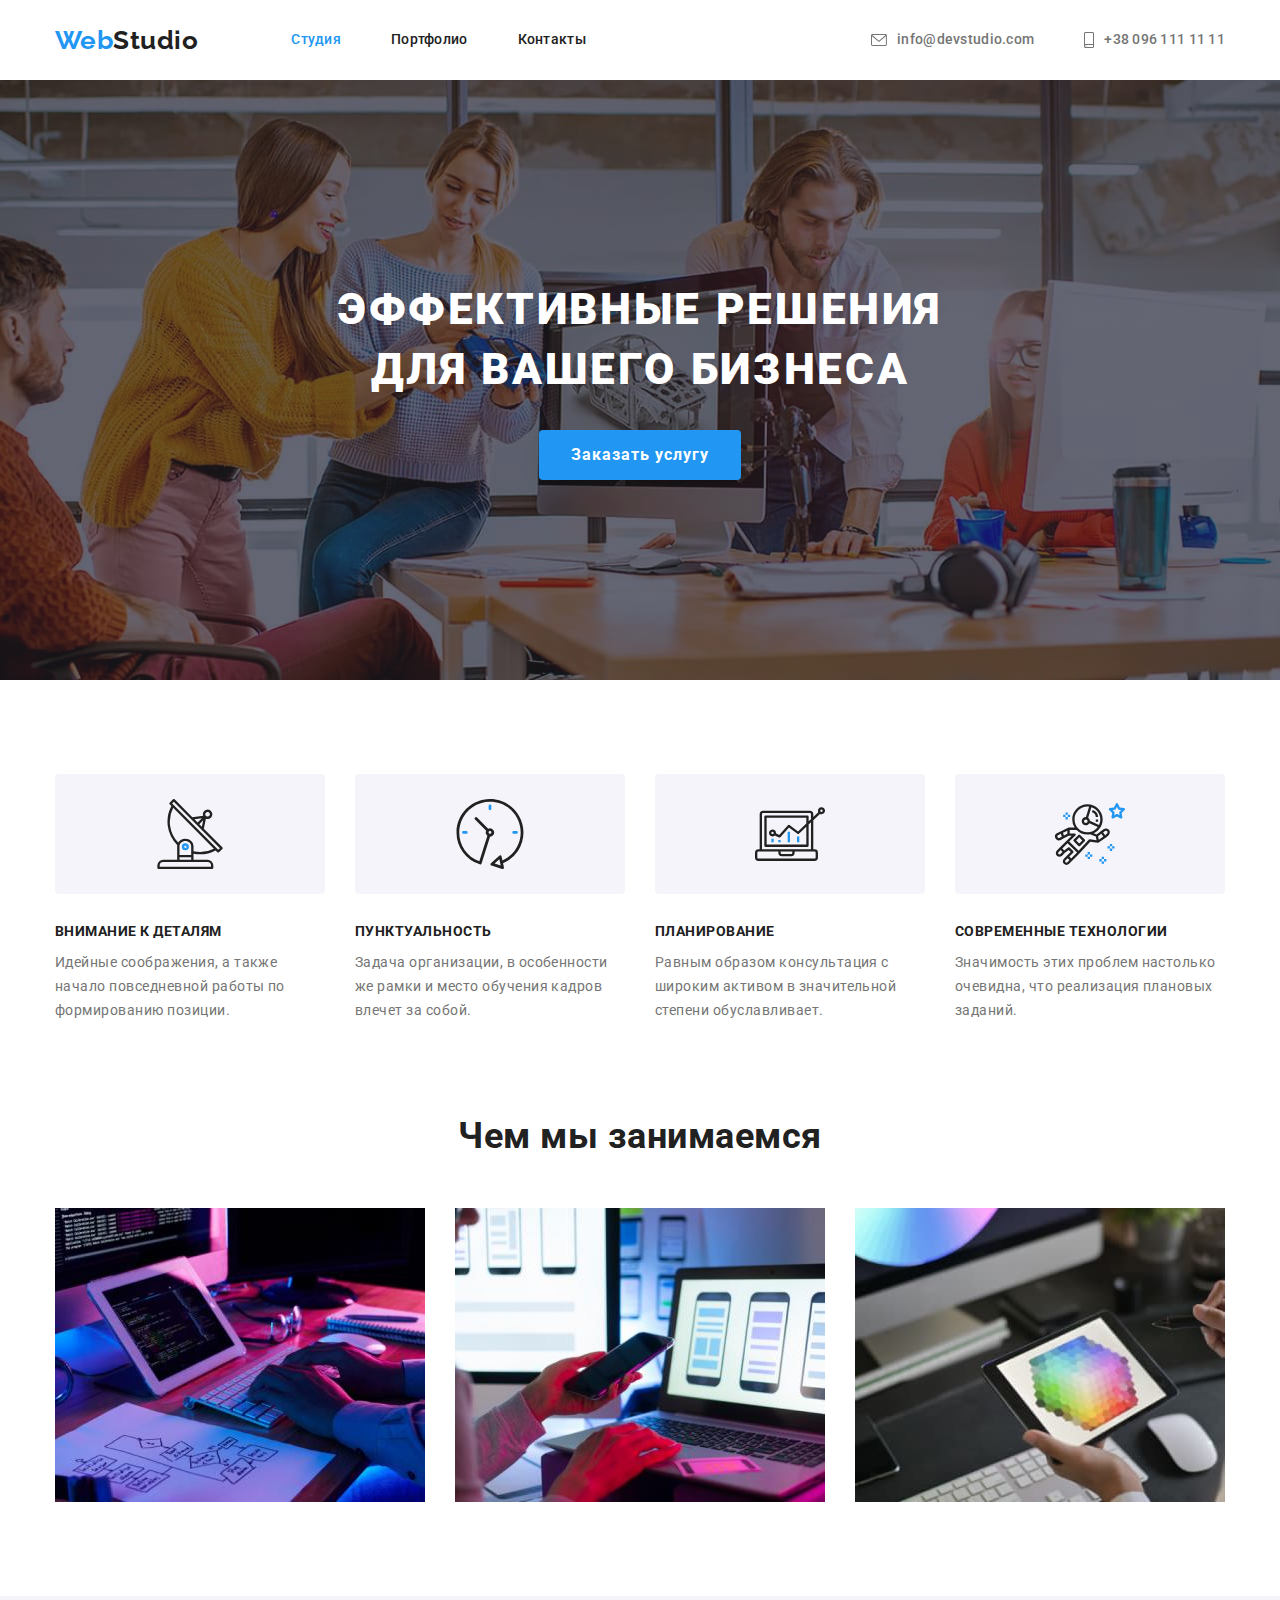
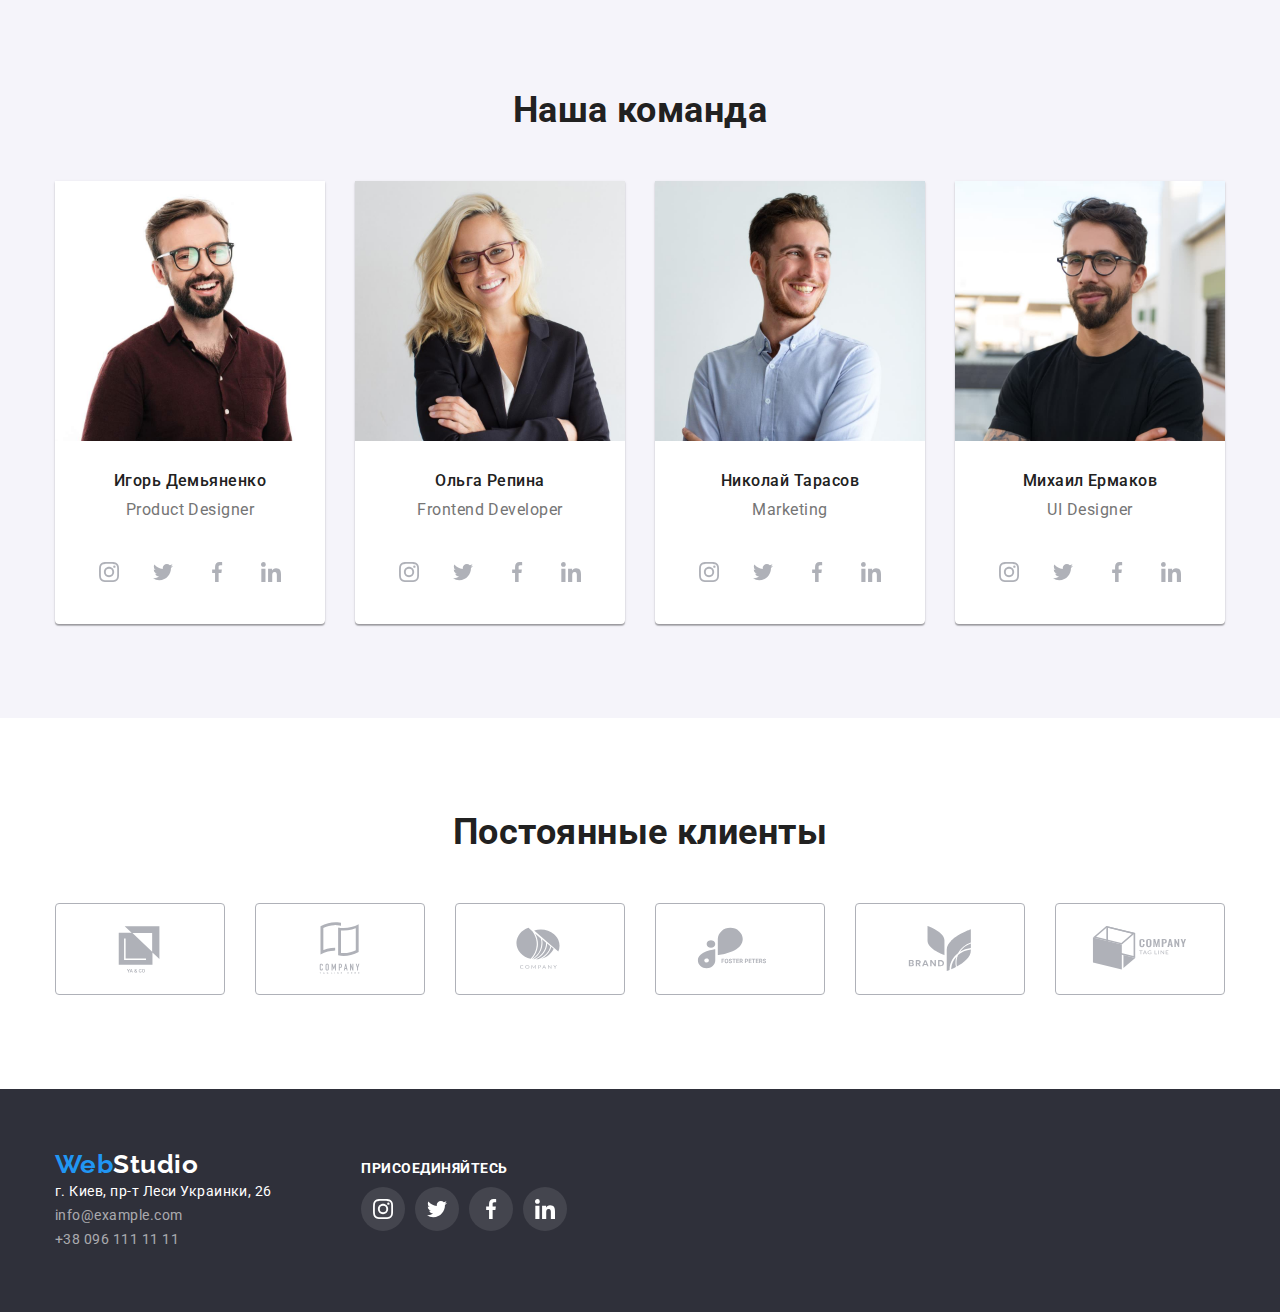
==== index.html @ 29ba4d79 "Склонував файли попередньої роботи" ====
<!DOCTYPE html>
<html lang="ru">

<head>
  <meta charset="UTF-8" />
  <meta http-equiv="X-UA-Compatible" content="IE=edge" />
  <meta name="viewport" content="width=device-width, initial-scale=1.0" />
  <title>WebStudio</title>
  <link href="https://fonts.googleapis.com/css2?family=Raleway:wght@700&family=Roboto:wght@400;500;700;900&display=swap"
    rel="stylesheet" />
  <link rel="stylesheet" href="./css/styles.css" />
</head>

<body>
  <header class="header">
    <div class="container">
      <nav class="nav">
        <a href="./index.html" class="logo">
          <span class="fs-logo">Web</span>Studio
        </a>
        <ul class="nav-list">
          <li><a href="./index.html" class="nav-point current">Студия</a></li>
          <li>
            <a href="./portfolio.html" class="nav-point">Портфолио</a>
          </li>
          <li>
            <a href="#contacts" class="nav-point">Контакты</a>
          </li>
        </ul>
      </nav>
      <ul class="contact-list">
        <li>
          <a href="mailto:info@devstudio.com" class="email">
            <div class="envelope">
              <svg class="card-icon" width="16" height="12">
                <use href="./images/sprite.svg#envelope"></use>
              </svg>
            </div>
            info@devstudio.com
          </a>
        </li>
        <li>
          <a href="tel:+380961111111" class="tel">
            <div class="smartphone">
              <svg class="card-icon" width="10" height="16">
                <use href="./images/sprite.svg#smartphone"></use>
              </svg>
            </div>
            +38 096 111 11 11
          </a>
        </li>
      </ul>
    </div>
  </header>

  <!-- Контент главной страницы-->
  <main class="main-content">
    <!--  Шапка -->
    <section class="main-block section">
      <h1 class="main-title">
        ЭФФЕКТИВНЫЕ РЕШЕНИЯ <br />
        ДЛЯ ВАШЕГО БИЗНЕСА
      </h1>
      <button type="button" class="main-btn">Заказать услугу</button>
    </section>

    <!-- Преимущества-->
    <section class="section benefits">
      <div class="container">
        <h2 class="section-title hidden">Преимущества</h2>
        <ul class="section-list">
          <li class="card antenna">
            <div class="card-before antenna">
              <svg class="card-icon" width="70" height="70">
                <use href="./images/sprite.svg#antenna"></use>
              </svg>
            </div>
            <h3 class="section-point">ВНИМАНИЕ К ДЕТАЛЯМ</h3>
            <p class="section-descr">
              Идейные соображения, а также начало повседневной работы по
              формированию позиции.
            </p>
          </li>
          <li class="card clock">
            <div class="card-before clock">
              <svg class="card-icon" width="70" height="70">
                <use href="./images/sprite.svg#clock"></use>
              </svg>
            </div>
            <h3 class="section-point">ПУНКТУАЛЬНОСТЬ</h3>
            <p class="section-descr">
              Задача организации, в особенности же рамки и место обучения кадров
              влечет за собой.
            </p>
          </li>
          <li class="card icon-diagram">
            <div class="card-before diagram">
              <svg class="card-icon" width="70" height="70">
                <use href="./images/sprite.svg#diagram"></use>
              </svg>
            </div>
            <h3 class="section-point">ПЛАНИРОВАНИЕ</h3>
            <p class="section-descr">
              Равным образом консультация с широким активом в значительной
              степени обуславливает.
            </p>
          </li>
          <li class="card icon-astronaut">
            <div class="card-before astronaut">
              <svg class="card-icon" width="70" height="70">
                <use href="./images/sprite.svg#astronaut"></use>
              </svg>
            </div>
            <h3 class="section-point">СОВРЕМЕННЫЕ ТЕХНОЛОГИИ</h3>
            <p class="section-descr">
              Значимость этих проблем настолько очевидна, что реализация
              плановых заданий.
            </p>
          </li>
        </ul>
      </div>

    </section>

    <!-- Чем мы занимаемся -->
    <section class="section what-we-do">
      <div class="container">
        <h2 class="section-title">Чем мы занимаемся</h2>
        <ul class="section-list">
          <li>
            <img src="./images/box1.jpg" alt="Пример рабочего места 1" width="370" height="294" />
          </li>
          <li>
            <img src="./images/box2.jpg" alt="Пример рабочего места 2" width="370" height="294" />
          </li>
          <li>
            <img src="./images/box3.jpg" alt="Пример рабочего места 3" width="370" height="294" />
          </li>
        </ul>
      </div>

    </section>

    <!-- Наша команда -->
    <section class="section our-team">
      <div class="container">
        <h2 class="section-title">Наша команда</h2>
        <div class="section-block">
          <ul class="section-list cards">
            <li class="card">
              <img src="./images/igor.jpg" alt="Игорь Демьяненко" width="270" height="260" />
              <h3 class="card-title">Игорь Демьяненко</h3>
              <p class="card-descr">Product Designer</p>
              <ul class="card-links">
                <li class="instagram">
                  <a href="">
                    <svg class="card-icon" width="20" height="20">
                      <use href="./images/sprite.svg#instagram"></use>
                    </svg>
                  </a>
                </li>
                <li class="twitter">
                  <a href="">
                    <svg class="card-icon" width="20" height="20">
                      <use href="./images/sprite.svg#twitter"></use>
                    </svg>
                  </a>
                </li>
                <li class="facebook">
                  <a href="">
                    <svg class="card-icon" width="20" height="20">
                      <use href="./images/sprite.svg#facebook"></use>
                    </svg>
                  </a>
                </li>
                <li class="linkedin">
                  <a href="">
                    <svg class="card-icon" width="20" height="20">
                      <use href="./images/sprite.svg#linkedin"></use>
                    </svg>
                  </a>
                </li>
              </ul>
            </li>
            <li class="card">
              <img src="./images/olga.jpg" alt="Ольга Репина" width="270" height="260" />
              <h3 class="card-title">Ольга Репина</h3>
              <p class="card-descr">Frontend Developer</p>
              <ul class="card-links">
                <li class="instagram">
                  <a href="">
                    <svg class="card-icon" width="20" height="20">
                      <use href="./images/sprite.svg#instagram"></use>
                    </svg>
                  </a>
                </li>
                <li class="twitter">
                  <a href="">
                    <svg class="card-icon" width="20" height="20">
                      <use href="./images/sprite.svg#twitter"></use>
                    </svg>
                  </a>
                </li>
                <li class="facebook">
                  <a href="">
                    <svg class="card-icon" width="20" height="20">
                      <use href="./images/sprite.svg#facebook"></use>
                    </svg>
                  </a>
                </li>
                <li class="linkedin">
                  <a href="">
                    <svg class="card-icon" width="20" height="20">
                      <use href="./images/sprite.svg#linkedin"></use>
                    </svg>
                  </a>
                </li>
              </ul>
            </li>
            <li class="card">
              <img src="./images/nikolai.jpg" alt="Николай Тарасов" width="270" height="260" />
              <h3 class="card-title">Николай Тарасов</h3>
              <p class="card-descr">Marketing</p>
              <ul class="card-links">
                <li class="instagram">
                  <a href="">
                    <svg class="card-icon" width="20" height="20">
                      <use href="./images/sprite.svg#instagram"></use>
                    </svg>
                  </a>
                </li>
                <li class="twitter">
                  <a href="">
                    <svg class="card-icon" width="20" height="20">
                      <use href="./images/sprite.svg#twitter"></use>
                    </svg>
                  </a>
                </li>
                <li class="facebook">
                  <a href="">
                    <svg class="card-icon" width="20" height="20">
                      <use href="./images/sprite.svg#facebook"></use>
                    </svg>
                  </a>
                </li>
                <li class="linkedin">
                  <a href="">
                    <svg class="card-icon" width="20" height="20">
                      <use href="./images/sprite.svg#linkedin"></use>
                    </svg>
                  </a>
                </li>
              </ul>
            </li>
            <li class="card">
              <img src="./images/misha.jpg" alt="Михаил Ермаков" width="270" height="260" />
              <h3 class="card-title">Михаил Ермаков</h3>
              <p class="card-descr">UI Designer</p>
              <ul class="card-links">
                <li class="instagram">
                  <a href="">
                    <svg class="card-icon" width="20" height="20">
                      <use href="./images/sprite.svg#instagram"></use>
                    </svg>
                  </a>
                </li>
                <li class="twitter">
                  <a href="">
                    <svg class="card-icon" width="20" height="20">
                      <use href="./images/sprite.svg#twitter"></use>
                    </svg>
                  </a>
                </li>
                <li class="facebook">
                  <a href="">
                    <svg class="card-icon" width="20" height="20">
                      <use href="./images/sprite.svg#facebook"></use>
                    </svg>
                  </a>
                </li>
                <li class="linkedin">
                  <a href="">
                    <svg class="card-icon" width="20" height="20">
                      <use href="./images/sprite.svg#linkedin"></use>
                    </svg>
                  </a>
                </li>
              </ul>
            </li>
          </ul>
        </div>
      </div>

    </section>

    <!-- Постоянные клиенты -->

    <section class="section сlients">
      <div class="container">
        <h2 class="section-title">Постоянные клиенты</h2>
        <ul class="clients-list">
          <li>
            <a href="">
              <svg class="icon" width="106" height="60">
                <use href="./images/sprite.svg#client1"></use>
              </svg>
            </a>
          </li>
          <li>
            <a href="">
              <svg class="icon" width="106" height="60">
                <use href="./images/sprite.svg#client2"></use>
              </svg>
            </a>
          </li>
          <li>
            <a href="">
              <svg class="icon" width="106" height="60">
                <use href="./images/sprite.svg#client3"></use>
              </svg>
            </a>
          </li>
          <li>
            <a href="">
              <svg class="icon" width="106" height="60">
                <use href="./images/sprite.svg#client4"></use>
              </svg>
            </a>
          </li>
          <li>
            <a href="">
              <svg class="icon" width="106" height="60">
                <use href="./images/sprite.svg#client5"></use>
              </svg>
            </a>
          </li>
          <li>
            <a href="">
              <svg class="icon" width="106" height="60">
                <use href="./images/sprite.svg#client6"></use>
              </svg>
            </a>
          </li>
        </ul>
      </div>
    
    </section>
  </main>

  <!--  Подвал   -->
  <footer>
    <div class="container">
      <div class="main-footer">
        <a href="./index.html" class="logo">
          <span class="fs-logo">Web</span>Studio
        </a>
        <ul class="footer-list">
          <li>
            <address>г. Киев, пр-т Леси Украинки, 26</address>
          </li>
          <li>
            <a href="mailto:info@example.com" class="footer-email">info@example.com</a>
          </li>
          <li>
            <a href="tel:+380991111111" class="footer-tel">+38 096 111 11 11</a>
          </li>
        </ul>
      </div>
      <div class="social-footer">
        <h3 class="section-point">Присоединяйтесь</h3>
        <ul class="social-links">
          <li class="instagram">
            <a href="">
              <svg class="card-icon" width="20" height="20">
                <use href="./images/sprite.svg#instagram"></use>
              </svg>
            </a>
          </li>
          <li class="twitter">
            <a href="">
              <svg class="card-icon" width="20" height="20">
                <use href="./images/sprite.svg#twitter"></use>
              </svg>
            </a>
          </li>
          <li class="facebook">
            <a href="">
              <svg class="card-icon" width="20" height="20">
                <use href="./images/sprite.svg#facebook"></use>
              </svg>
            </a>
          </li>
          <li class="linkedin">
            <a href="">
              <svg class="card-icon" width="20" height="20">
                <use href="./images/sprite.svg#linkedin"></use>
              </svg>
            </a>
          </li>
        </ul>
      </div>
    </div>
  </footer>
</body>

</html>
---- css/styles.css ----
/* 
главный цвет фона, белый цвет #FFFFFF 
главный цвет текста #757575
заглавный цвет текста #212121
вторичный цвет фона #F5F4FA
цвет акцента #2196F3
цвет футера, черный цвет #000000 */

/* Глобальные переменные */
:root {
  --primary-white-color: #ffffff;
  --primary-text-color: #757575;
  --title-text-color: #212121;
  --secondary-bg-color: #f5f4fa;
  --accent-color: #2196f3;
  --footer-bg-color: #2f303a;
  --secondary-accent-color: #188ce8;
  --icon-color: #AFB1B8;
}

/* Reset */
html {
  box-sizing: border-box;
}

*,
*::before,
*::after {
  box-sizing: inherit;
}
h1,
h2,
h3,
h4,
h5,
h6,
p,
ul {
  margin: 0;
  padding: 0;
  background-color: transparent;
}

a,
a:hover,
a:focus {
  text-decoration: none;
}

ul {
  list-style-type: none;
}

button {
  border: none;
  font-family: inherit;
}
img {
  display: block;
}

/* Глобальное оформление */
body {
  background-color: var(--primary-white-color);
  color: var(--primary-text-color);

  font-family: Roboto, sans-serif;
  font-style: normal;
  font-weight: normal;
  letter-spacing: 0.03em;
  margin: 0;
}

.hidden {
  position: absolute;
  clip: rect(0 0 0 0);
  width: 1px;
  height: 1px;
  margin: -1px;
}
/* Геометрия */
.container {
  width: 1200px;
  padding: 0 15px;
  margin: 0 auto;
}

.section {
  padding: 94px 0;
  margin: 0 auto;
}

/* header */
.header > .container {
  width: 1200px;
  padding: 0 15px;
  margin: 0 auto;
}
.logo {
  font-family: Raleway, sans-serif;

  color: var(--title-text-color);
  font-weight: bold;
  font-size: 26px;
  line-height: 1.19;
}

.logo > .fs-logo {
  color: var(--accent-color);
}

.nav-list a {
  color: var(--title-text-color);

  font-weight: 500;
  font-size: 14px;
  line-height: 1.14;
  letter-spacing: 0.02em;
}

.logo {
  margin-right: 93px;
}
.nav-list a {
  display: block;
  padding-top: 32px;
  padding-bottom: 32px;
}
.nav-list li:not(:last-child) {
  margin-right: 50px;
}
.nav-list a:hover,
.nav-list a:focus {
  color: var(--accent-color);
}

.nav-point.current {
  color: var(--accent-color);
}

.nav-item {
  display: inline-flex;
  text-align: center;
}

.header > .container {
  display: flex;
  justify-content: space-between;
}
.nav {
  display: flex;
  align-items: center;
}
.nav > .nav-list {
  display: flex;
}
.contact-list {
  display: flex;
}

.contact-list a {
  color: inherit;

  font-weight: 500;
  font-size: 14px;
  line-height: 1.14;
  letter-spacing: 0.02em;
  display: block;
  padding-top: 32px;
  padding-bottom: 32px;
}

.contact-list .email,
.contact-list .tel {
  display: flex;
  flex-wrap: wrap;
}

.contact-list .email {
  margin-right: 50px;
}

.envelope,
.smartphone {
    display: flex;
    margin-right: 10px;
    align-items: center;
}

.contact-list .card-icon {
  fill: currentColor;
}

.contact-list a:hover,
.contact-list a:focus {
  color: var(--accent-color);
}

/* Main studio */
/* Hero */
.main-block {
  background-image: linear-gradient(
    to right,
    rgba(47, 48, 58, 0.4),
    rgba(47, 48, 58, 0.4)
  ),
  url(../images/hero-img.jpg);
  background-color: #C4C4C4;
  max-width: 1600px;
  height: 600px;
  background-repeat: no-repeat;
  background-position: center;
  margin-left: auto;
  margin-right: auto;

  text-align: center;
  padding: 200px 0;
}
.main-title {
  color: var(--primary-white-color);

  font-weight: 900;
  font-size: 44px;
  line-height: 1.36;
  text-align: center;
  letter-spacing: 0.06em;
  text-transform: uppercase;
  margin-bottom: 30px;
}

.main-btn {
  color: var(--primary-white-color);
  background-color: var(--accent-color);

  font-weight: 700;
  font-size: 16px;
  line-height: 1.875;
  align-items: center;
  text-align: center;
  letter-spacing: 0.06em;

  min-width: 200px;
  height: 50px;
  cursor: pointer;
  border-radius: 4px;
  box-shadow: 0px 4px 4px rgba(0, 0, 0, 0.15);
  padding: 10px 32px;
}

.main-btn:focus,
.main-btn:hover {
  background-color: var(--secondary-accent-color);
  box-shadow: 0px 4px 4px rgba(0, 0, 0, 0.15);
  border-radius: 4px;
}

/* Benefits */
.section-title {
  color: var(--title-text-color);

  font-weight: bold;
  font-size: 36px;
  line-height: 1.16;
  text-align: center;
  margin-bottom: 50px;
}

.benefits .section-list {
  display: flex;
}

.benefits .card {
  width: 270px;
}

.benefits .card:not(:last-child) {
  margin-right: 30px;
}

.card-before {
  width: 270px;
  height: 120px;
  padding: 25px 100px;
  margin-bottom: 30px;
  border-radius: 4px;
  background-color: #F5F4FA;

}

.section-point {
  color: var(--title-text-color);

  font-weight: bold;
  font-size: 14px;
  line-height: 1.14;
  text-transform: uppercase;
  margin-bottom: 10px;
}

.section-descr {
  font-size: 14px;
  line-height: 24px;
}

/* What we do */
.what-we-do.section {
  padding: 0 0 94px 0;
  margin: 0 auto;
}

.what-we-do .section-list {
  display: flex;
  justify-content: space-between;
}

/* Our team */
.section.our-team {
  background-color: var(--secondary-bg-color);
}

.section-list.cards {
  display: flex;
  justify-content: space-between;
}

.section-list.cards > .card {
  background-color: var(--primary-white-color);

  width: 270px;
  box-shadow: 0px 1px 3px rgba(0, 0, 0, 0.12), 0px 1px 1px rgba(0, 0, 0, 0.14),
    0px 2px 1px rgba(0, 0, 0, 0.2);
  border-radius: 0px 0px 4px 4px;
}

.card-title {
  color: var(--title-text-color);

  font-weight: 500;
  font-size: 16px;
  line-height: 1.19;
  text-align: center;
  margin-top: 30px;
  margin-bottom: 10px;
}

.card-descr {
  font-size: 16px;
  line-height: 1.19;
  text-align: center;
  margin-bottom: 30px;
}

.card-links {
  display: flex;
  width: 206px;
  justify-content: space-between;
  margin-right: auto;
  margin-left: auto;
  margin-bottom: 30px;
}

.card-links a {
  display: flex;
  width: 44px;
  height: 44px;
  border-radius: 50%;
  align-items: center;
  justify-content: center;
  fill: var(--icon-color);
}

.card-links a:hover,
.card-links a:focus {
  background-color: var(--accent-color);
  fill: var(--primary-white-color);
}

/* Clients */

.clients-list {
  display: flex;
  justify-content: space-between;
  align-items: center;
}

.clients-list a {
  display: flex;
  justify-content: center;
  align-items: center;
  width: 170px;
  height: 92px;
  border: 1px solid var(--icon-color);
  border-radius: 4px;
  fill: var(--icon-color);
}

.clients-list a:hover,
.clients-list a:focus {
  fill: var(--accent-color);
  border-color: var(--accent-color);
}

/* main portfolio */
/* Button block */
.pf-section {
  padding-top: 93px;
  padding-bottom: 95px;
  margin: 0 auto;
  border-top-width: 1px;
  border-top-style: solid;
  border-top-color: #ececec;
}

.btn-list {
  display: flex;
  justify-content: space-between;
  width: 611px;
  height: 54px;
  padding: 0;
  margin-bottom: 34px;
}

.btn-list .btn {
  color: var(--title-text-color);
  background-color: var(--secondary-bg-color);
  box-shadow: 0px 3px 1px rgba(0, 0, 0, 0.1), 0px 1px 2px rgba(0, 0, 0, 0.08),
    0px 2px 2px rgba(0, 0, 0, 0.12);
  border-radius: 4px;

  font-weight: 500;
  font-size: 16px;
  line-height: 1.62;
  text-align: center;
  padding: 6px 22px;

  cursor: pointer;
}

.btn-list .btn:hover,
.btn-list .btn:focus {
  background-color: var(--accent-color);
  color: var(--primary-white-color);

  font-weight: 500;
  font-size: 16px;
  line-height: 1.62;
  text-align: center;
}

/* Cards block */
.pf-card {
  box-sizing: border-box;
  width: 370px;
}
.pf-card a:hover,
.pf-card a:focus {
  display: block;
  box-shadow: 0px 1px 1px rgba(0, 0, 0, 0.12), 0px 4px 4px rgba(0, 0, 0, 0.06),
    1px 4px 6px rgba(0, 0, 0, 0.16);
}
.pf-card:not(:nth-last-child(-n + 3)) {
  margin-bottom: 30px;
}
.pf-card:not(:nth-child(3n)) {
  margin-right: 30px;
}
.cards-list {
  display: flex;
  flex-wrap: wrap;
}

.pf-card .card-link {
  padding: 20px 24px;
  border: 1px solid #eeeeee;
  border-top-width: 0;
}

.pf-card .pf-card-title {
  color: var(--title-text-color);

  font-weight: bold;
  font-size: 18px;
  line-height: 2;
  letter-spacing: 0.06em;
  margin-bottom: 4px;
}

.pf-card-descr {
  color: var(--primary-text-color);

  font-size: 16px;
  line-height: 1.87;
}


/* Footer */

footer > .container {
  display: flex;
  width: 1200px;
  padding: 60px 15px;
  margin: 0 auto;
  
}
footer {
  background-color: var(--footer-bg-color);
}

footer .logo {
  color: var(--primary-white-color);
}
.footer-list address {
  color: var(--primary-white-color);
  font-style: normal;
  font-size: 14px;
  line-height: 1.71;
}

.footer-list a {
  color: rgba(255, 255, 255, 0.6);

  font-size: 14px;
  line-height: 1.71;
}

.footer-list a:hover,
.footer-list a:focus {
  color: var(--accent-color);
}

/* Footer social */

.social-footer {
  width: 206px;
  height: 80px;
  margin-top: 12px;
  margin-left: 70px;
}

.social-footer .section-point {
  color: var(--primary-white-color)
}

.social-links {
  display: flex;
  justify-content: space-between;
}

.social-links a {
  display: flex;
  width: 44px;
  height: 44px;
  border-radius: 50%;
  align-items: center;
  justify-content: center;
  fill: var(--primary-white-color);
  background-color: rgba(255, 255, 255, 0.1);
}

.social-links a:hover,
.social-links a:focus {
  background-color: var(--accent-color)
}
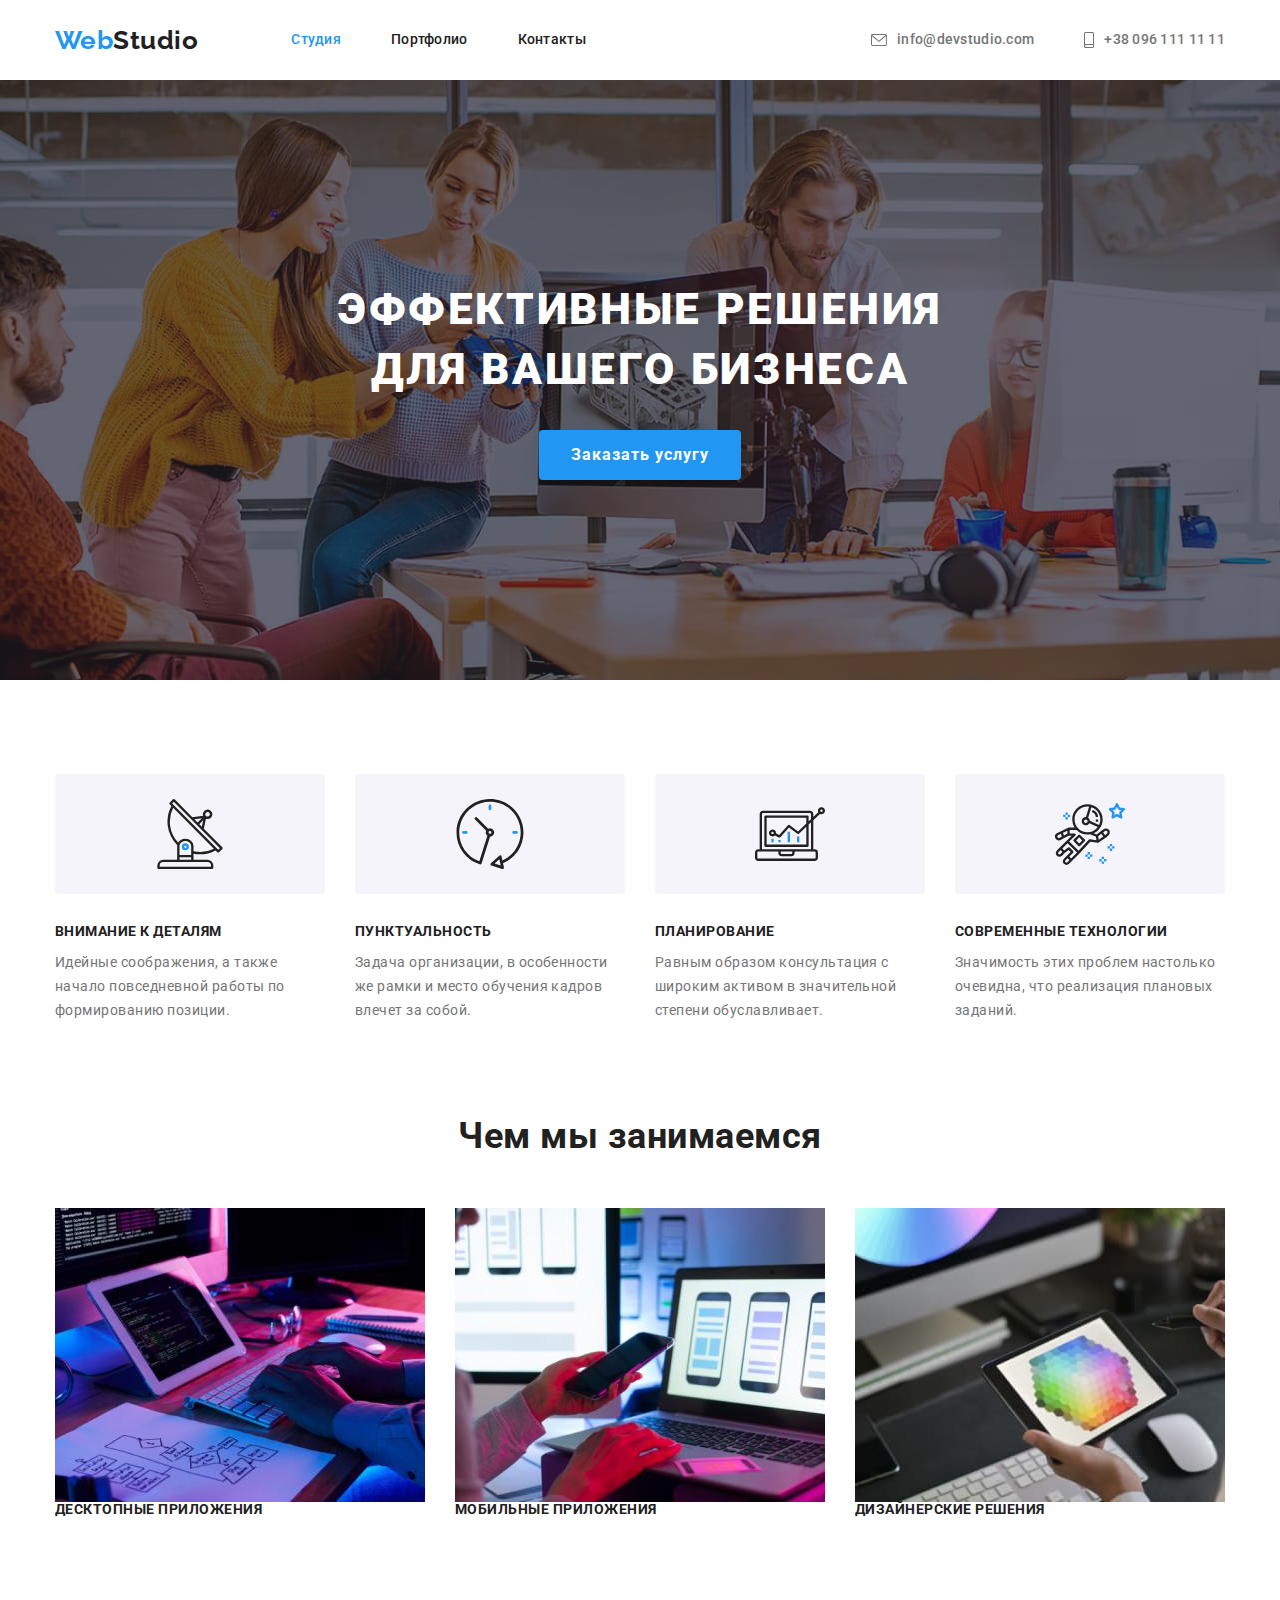
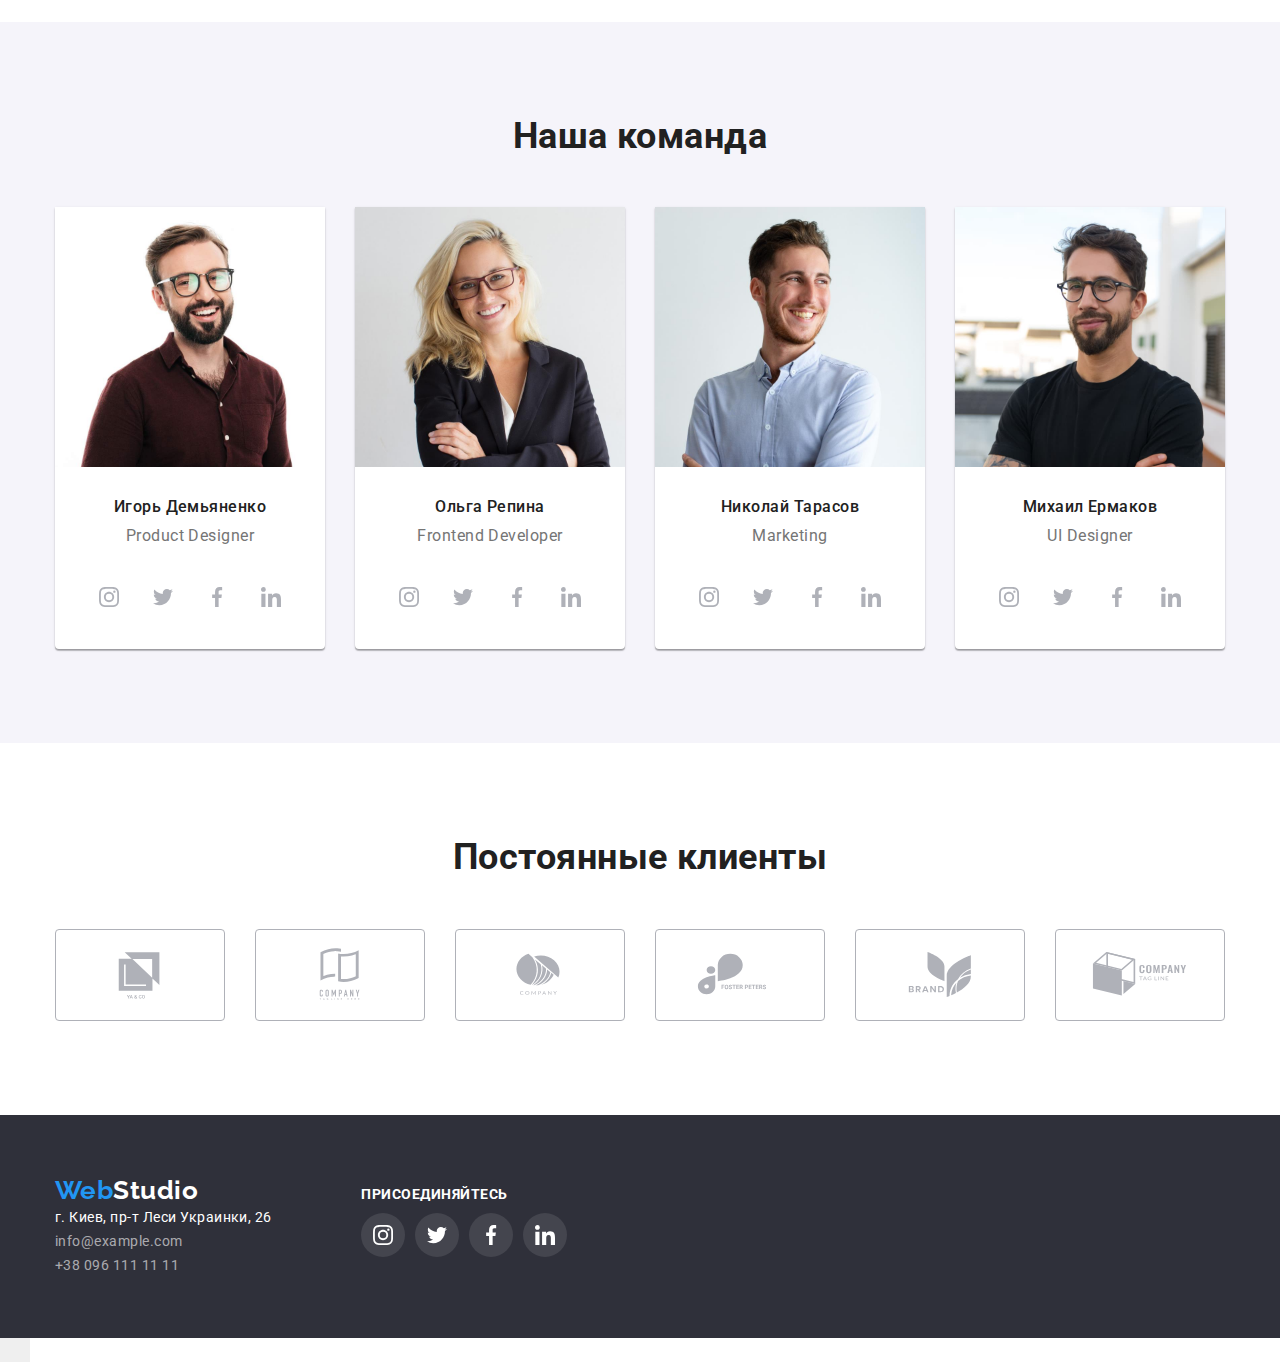
==== commit 0e101d06: "+ модалка в ХТМЛ" ====
--- a/index.html
+++ b/index.html
@@ -1,407 +1,463 @@
 <!DOCTYPE html>
 <html lang="ru">
-
-<head>
-  <meta charset="UTF-8" />
-  <meta http-equiv="X-UA-Compatible" content="IE=edge" />
-  <meta name="viewport" content="width=device-width, initial-scale=1.0" />
-  <title>WebStudio</title>
-  <link href="https://fonts.googleapis.com/css2?family=Raleway:wght@700&family=Roboto:wght@400;500;700;900&display=swap"
-    rel="stylesheet" />
-  <link rel="stylesheet" href="./css/styles.css" />
-</head>
-
-<body>
-  <header class="header">
-    <div class="container">
-      <nav class="nav">
-        <a href="./index.html" class="logo">
-          <span class="fs-logo">Web</span>Studio
-        </a>
-        <ul class="nav-list">
-          <li><a href="./index.html" class="nav-point current">Студия</a></li>
+  <head>
+    <meta charset="UTF-8" />
+    <meta http-equiv="X-UA-Compatible" content="IE=edge" />
+    <meta name="viewport" content="width=device-width, initial-scale=1.0" />
+    <title>WebStudio</title>
+    <link
+      rel="stylesheet"
+      href="https://cdnjs.cloudflare.com/ajax/libs/modern-normalize/1.1.0/modern-normalize.css"
+      integrity="sha512-Y0MM+V6ymRKN2zStTqzQ227DWhhp4Mzdo6gnlRnuaNCbc+YN/ZH0sBCLTM4M0oSy9c9VKiCvd4Jk44aCLrNS5Q=="
+      crossorigin="anonymous"
+      referrerpolicy="no-referrer"
+    />
+    <link
+      href="https://fonts.googleapis.com/css2?family=Raleway:wght@700&family=Roboto:wght@400;500;700;900&display=swap"
+      rel="stylesheet"
+    />
+    <link rel="stylesheet" href="./css/styles.css" />
+  </head>
+
+  <body>
+
+    <header class="header">
+      <div class="container">
+        <nav class="nav">
+          <a href="./index.html" class="logo">
+            <span class="fs-logo">Web</span>Studio
+          </a>
+          <ul class="nav-list">
+            <li><a href="./index.html" class="nav-point current">Студия</a></li>
+            <li>
+              <a href="./portfolio.html" class="nav-point">Портфолио</a>
+            </li>
+            <li>
+              <a href="#contacts" class="nav-point">Контакты</a>
+            </li>
+          </ul>
+        </nav>
+        <ul class="contact-list">
           <li>
-            <a href="./portfolio.html" class="nav-point">Портфолио</a>
-          </li>
-          <li>
-            <a href="#contacts" class="nav-point">Контакты</a>
-          </li>
-        </ul>
-      </nav>
-      <ul class="contact-list">
-        <li>
-          <a href="mailto:info@devstudio.com" class="email">
-            <div class="envelope">
-              <svg class="card-icon" width="16" height="12">
-                <use href="./images/sprite.svg#envelope"></use>
-              </svg>
-            </div>
-            info@devstudio.com
-          </a>
-        </li>
-        <li>
-          <a href="tel:+380961111111" class="tel">
-            <div class="smartphone">
-              <svg class="card-icon" width="10" height="16">
-                <use href="./images/sprite.svg#smartphone"></use>
-              </svg>
-            </div>
-            +38 096 111 11 11
-          </a>
-        </li>
-      </ul>
-    </div>
-  </header>
-
-  <!-- Контент главной страницы-->
-  <main class="main-content">
-    <!--  Шапка -->
-    <section class="main-block section">
-      <h1 class="main-title">
-        ЭФФЕКТИВНЫЕ РЕШЕНИЯ <br />
-        ДЛЯ ВАШЕГО БИЗНЕСА
-      </h1>
-      <button type="button" class="main-btn">Заказать услугу</button>
-    </section>
-
-    <!-- Преимущества-->
-    <section class="section benefits">
-      <div class="container">
-        <h2 class="section-title hidden">Преимущества</h2>
-        <ul class="section-list">
-          <li class="card antenna">
-            <div class="card-before antenna">
-              <svg class="card-icon" width="70" height="70">
-                <use href="./images/sprite.svg#antenna"></use>
-              </svg>
-            </div>
-            <h3 class="section-point">ВНИМАНИЕ К ДЕТАЛЯМ</h3>
-            <p class="section-descr">
-              Идейные соображения, а также начало повседневной работы по
-              формированию позиции.
-            </p>
-          </li>
-          <li class="card clock">
-            <div class="card-before clock">
-              <svg class="card-icon" width="70" height="70">
-                <use href="./images/sprite.svg#clock"></use>
-              </svg>
-            </div>
-            <h3 class="section-point">ПУНКТУАЛЬНОСТЬ</h3>
-            <p class="section-descr">
-              Задача организации, в особенности же рамки и место обучения кадров
-              влечет за собой.
-            </p>
-          </li>
-          <li class="card icon-diagram">
-            <div class="card-before diagram">
-              <svg class="card-icon" width="70" height="70">
-                <use href="./images/sprite.svg#diagram"></use>
-              </svg>
-            </div>
-            <h3 class="section-point">ПЛАНИРОВАНИЕ</h3>
-            <p class="section-descr">
-              Равным образом консультация с широким активом в значительной
-              степени обуславливает.
-            </p>
-          </li>
-          <li class="card icon-astronaut">
-            <div class="card-before astronaut">
-              <svg class="card-icon" width="70" height="70">
-                <use href="./images/sprite.svg#astronaut"></use>
-              </svg>
-            </div>
-            <h3 class="section-point">СОВРЕМЕННЫЕ ТЕХНОЛОГИИ</h3>
-            <p class="section-descr">
-              Значимость этих проблем настолько очевидна, что реализация
-              плановых заданий.
-            </p>
-          </li>
-        </ul>
-      </div>
-
-    </section>
-
-    <!-- Чем мы занимаемся -->
-    <section class="section what-we-do">
-      <div class="container">
-        <h2 class="section-title">Чем мы занимаемся</h2>
-        <ul class="section-list">
-          <li>
-            <img src="./images/box1.jpg" alt="Пример рабочего места 1" width="370" height="294" />
-          </li>
-          <li>
-            <img src="./images/box2.jpg" alt="Пример рабочего места 2" width="370" height="294" />
-          </li>
-          <li>
-            <img src="./images/box3.jpg" alt="Пример рабочего места 3" width="370" height="294" />
-          </li>
-        </ul>
-      </div>
-
-    </section>
-
-    <!-- Наша команда -->
-    <section class="section our-team">
-      <div class="container">
-        <h2 class="section-title">Наша команда</h2>
-        <div class="section-block">
-          <ul class="section-list cards">
-            <li class="card">
-              <img src="./images/igor.jpg" alt="Игорь Демьяненко" width="270" height="260" />
-              <h3 class="card-title">Игорь Демьяненко</h3>
-              <p class="card-descr">Product Designer</p>
-              <ul class="card-links">
-                <li class="instagram">
-                  <a href="">
-                    <svg class="card-icon" width="20" height="20">
-                      <use href="./images/sprite.svg#instagram"></use>
-                    </svg>
-                  </a>
-                </li>
-                <li class="twitter">
-                  <a href="">
-                    <svg class="card-icon" width="20" height="20">
-                      <use href="./images/sprite.svg#twitter"></use>
-                    </svg>
-                  </a>
-                </li>
-                <li class="facebook">
-                  <a href="">
-                    <svg class="card-icon" width="20" height="20">
-                      <use href="./images/sprite.svg#facebook"></use>
-                    </svg>
-                  </a>
-                </li>
-                <li class="linkedin">
-                  <a href="">
-                    <svg class="card-icon" width="20" height="20">
-                      <use href="./images/sprite.svg#linkedin"></use>
-                    </svg>
-                  </a>
-                </li>
-              </ul>
-            </li>
-            <li class="card">
-              <img src="./images/olga.jpg" alt="Ольга Репина" width="270" height="260" />
-              <h3 class="card-title">Ольга Репина</h3>
-              <p class="card-descr">Frontend Developer</p>
-              <ul class="card-links">
-                <li class="instagram">
-                  <a href="">
-                    <svg class="card-icon" width="20" height="20">
-                      <use href="./images/sprite.svg#instagram"></use>
-                    </svg>
-                  </a>
-                </li>
-                <li class="twitter">
-                  <a href="">
-                    <svg class="card-icon" width="20" height="20">
-                      <use href="./images/sprite.svg#twitter"></use>
-                    </svg>
-                  </a>
-                </li>
-                <li class="facebook">
-                  <a href="">
-                    <svg class="card-icon" width="20" height="20">
-                      <use href="./images/sprite.svg#facebook"></use>
-                    </svg>
-                  </a>
-                </li>
-                <li class="linkedin">
-                  <a href="">
-                    <svg class="card-icon" width="20" height="20">
-                      <use href="./images/sprite.svg#linkedin"></use>
-                    </svg>
-                  </a>
-                </li>
-              </ul>
-            </li>
-            <li class="card">
-              <img src="./images/nikolai.jpg" alt="Николай Тарасов" width="270" height="260" />
-              <h3 class="card-title">Николай Тарасов</h3>
-              <p class="card-descr">Marketing</p>
-              <ul class="card-links">
-                <li class="instagram">
-                  <a href="">
-                    <svg class="card-icon" width="20" height="20">
-                      <use href="./images/sprite.svg#instagram"></use>
-                    </svg>
-                  </a>
-                </li>
-                <li class="twitter">
-                  <a href="">
-                    <svg class="card-icon" width="20" height="20">
-                      <use href="./images/sprite.svg#twitter"></use>
-                    </svg>
-                  </a>
-                </li>
-                <li class="facebook">
-                  <a href="">
-                    <svg class="card-icon" width="20" height="20">
-                      <use href="./images/sprite.svg#facebook"></use>
-                    </svg>
-                  </a>
-                </li>
-                <li class="linkedin">
-                  <a href="">
-                    <svg class="card-icon" width="20" height="20">
-                      <use href="./images/sprite.svg#linkedin"></use>
-                    </svg>
-                  </a>
-                </li>
-              </ul>
-            </li>
-            <li class="card">
-              <img src="./images/misha.jpg" alt="Михаил Ермаков" width="270" height="260" />
-              <h3 class="card-title">Михаил Ермаков</h3>
-              <p class="card-descr">UI Designer</p>
-              <ul class="card-links">
-                <li class="instagram">
-                  <a href="">
-                    <svg class="card-icon" width="20" height="20">
-                      <use href="./images/sprite.svg#instagram"></use>
-                    </svg>
-                  </a>
-                </li>
-                <li class="twitter">
-                  <a href="">
-                    <svg class="card-icon" width="20" height="20">
-                      <use href="./images/sprite.svg#twitter"></use>
-                    </svg>
-                  </a>
-                </li>
-                <li class="facebook">
-                  <a href="">
-                    <svg class="card-icon" width="20" height="20">
-                      <use href="./images/sprite.svg#facebook"></use>
-                    </svg>
-                  </a>
-                </li>
-                <li class="linkedin">
-                  <a href="">
-                    <svg class="card-icon" width="20" height="20">
-                      <use href="./images/sprite.svg#linkedin"></use>
-                    </svg>
-                  </a>
-                </li>
-              </ul>
-            </li>
-          </ul>
-        </div>
-      </div>
-
-    </section>
-
-    <!-- Постоянные клиенты -->
-
-    <section class="section сlients">
-      <div class="container">
-        <h2 class="section-title">Постоянные клиенты</h2>
-        <ul class="clients-list">
-          <li>
-            <a href="">
-              <svg class="icon" width="106" height="60">
-                <use href="./images/sprite.svg#client1"></use>
-              </svg>
+            <a href="mailto:info@devstudio.com" class="email">
+              <div class="envelope">
+                <svg class="card-icon" width="16" height="12">
+                  <use href="./images/sprite.svg#envelope"></use>
+                </svg>
+              </div>
+              info@devstudio.com
             </a>
           </li>
           <li>
-            <a href="">
-              <svg class="icon" width="106" height="60">
-                <use href="./images/sprite.svg#client2"></use>
-              </svg>
-            </a>
-          </li>
-          <li>
-            <a href="">
-              <svg class="icon" width="106" height="60">
-                <use href="./images/sprite.svg#client3"></use>
-              </svg>
-            </a>
-          </li>
-          <li>
-            <a href="">
-              <svg class="icon" width="106" height="60">
-                <use href="./images/sprite.svg#client4"></use>
-              </svg>
-            </a>
-          </li>
-          <li>
-            <a href="">
-              <svg class="icon" width="106" height="60">
-                <use href="./images/sprite.svg#client5"></use>
-              </svg>
-            </a>
-          </li>
-          <li>
-            <a href="">
-              <svg class="icon" width="106" height="60">
-                <use href="./images/sprite.svg#client6"></use>
-              </svg>
+            <a href="tel:+380961111111" class="tel">
+              <div class="smartphone">
+                <svg class="card-icon" width="10" height="16">
+                  <use href="./images/sprite.svg#smartphone"></use>
+                </svg>
+              </div>
+              +38 096 111 11 11
             </a>
           </li>
         </ul>
       </div>
-    
-    </section>
-  </main>
-
-  <!--  Подвал   -->
-  <footer>
-    <div class="container">
-      <div class="main-footer">
-        <a href="./index.html" class="logo">
-          <span class="fs-logo">Web</span>Studio
-        </a>
-        <ul class="footer-list">
-          <li>
-            <address>г. Киев, пр-т Леси Украинки, 26</address>
-          </li>
-          <li>
-            <a href="mailto:info@example.com" class="footer-email">info@example.com</a>
-          </li>
-          <li>
-            <a href="tel:+380991111111" class="footer-tel">+38 096 111 11 11</a>
-          </li>
-        </ul>
+    </header>
+
+    <!-- Контент главной страницы-->
+    <main class="main-content">
+      <!--  Шапка -->
+      <section class="main-block section">
+        <div class="container">
+          <h1 class="main-title">
+            ЭФФЕКТИВНЫЕ РЕШЕНИЯ <br />
+            ДЛЯ ВАШЕГО БИЗНЕСА
+          </h1>
+          <button type="button" class="main-btn" data-modal-open>
+            Заказать услугу
+          </button>
+        </div>
+      </section>
+
+      <!-- Преимущества-->
+      <section class="section benefits">
+        <div class="container">
+          <h2 class="section-title hidden">Преимущества</h2>
+          <ul class="section-list">
+            <li class="card antenna">
+              <div class="card-before antenna">
+                <svg class="card-icon" width="70" height="70">
+                  <use href="./images/sprite.svg#antenna"></use>
+                </svg>
+              </div>
+              <h3 class="section-point">ВНИМАНИЕ К ДЕТАЛЯМ</h3>
+              <p class="section-descr">
+                Идейные соображения, а также начало повседневной работы по
+                формированию позиции.
+              </p>
+            </li>
+            <li class="card clock">
+              <div class="card-before clock">
+                <svg class="card-icon" width="70" height="70">
+                  <use href="./images/sprite.svg#clock"></use>
+                </svg>
+              </div>
+              <h3 class="section-point">ПУНКТУАЛЬНОСТЬ</h3>
+              <p class="section-descr">
+                Задача организации, в особенности же рамки и место обучения кадров
+                влечет за собой.
+              </p>
+            </li>
+            <li class="card icon-diagram">
+              <div class="card-before diagram">
+                <svg class="card-icon" width="70" height="70">
+                  <use href="./images/sprite.svg#diagram"></use>
+                </svg>
+              </div>
+              <h3 class="section-point">ПЛАНИРОВАНИЕ</h3>
+              <p class="section-descr">
+                Равным образом консультация с широким активом в значительной
+                степени обуславливает.
+              </p>
+            </li>
+            <li class="card icon-astronaut">
+              <div class="card-before astronaut">
+                <svg class="card-icon" width="70" height="70">
+                  <use href="./images/sprite.svg#astronaut"></use>
+                </svg>
+              </div>
+              <h3 class="section-point">СОВРЕМЕННЫЕ ТЕХНОЛОГИИ</h3>
+              <p class="section-descr">
+                Значимость этих проблем настолько очевидна, что реализация
+                плановых заданий.
+              </p>
+            </li>
+          </ul>
+        </div>
+      </section>
+
+      
+      <!-- Чем мы занимаемся -->
+      <section class="section what-we-do">
+        <div class="container">
+          <h2 class="section-title">Чем мы занимаемся</h2>
+          <ul class="section-list">
+            <li>
+              <img
+                src="./images/box1.jpg"
+                alt="Пример рабочего места 1"
+                width="370"
+                height="294"
+              />
+              <h3 class="image-descr section-point">Десктопные приложения</h3>
+            </li>
+            <li>
+              <img
+                src="./images/box2.jpg"
+                alt="Пример рабочего места 2"
+                width="370"
+                height="294"
+              />
+              <h3 class="image-descr section-point">Мобильные приложения</h3>
+            </li>
+            <li>
+              <img
+                src="./images/box3.jpg"
+                alt="Пример рабочего места 3"
+                width="370"
+                height="294"
+              />
+              <h3 class="image-descr section-point">Дизайнерские решения</h3>
+            </li>
+          </ul>
+        </div>
+      </section>
+
+      <!-- Наша команда -->
+      <section class="section our-team">
+        <div class="container">
+          <h2 class="section-title">Наша команда</h2>
+          <div class="section-block">
+            <ul class="section-list cards">
+              <li class="card">
+                <img
+                  src="./images/igor.jpg"
+                  alt="Игорь Демьяненко"
+                  width="270"
+                  height="260" 
+                />
+                <h3 class="card-title">Игорь Демьяненко</h3>
+                <p class="card-descr">Product Designer</p>
+                <ul class="card-links">
+                  <li class="instagram">
+                    <a href="">
+                      <svg class="card-icon" width="20" height="20">
+                        <use href="./images/sprite.svg#instagram"></use>
+                      </svg>
+                    </a>
+                  </li>
+                  <li class="twitter">
+                    <a href="">
+                      <svg class="card-icon" width="20" height="20">
+                        <use href="./images/sprite.svg#twitter"></use>
+                      </svg>
+                    </a>
+                  </li>
+                  <li class="facebook">
+                    <a href="">
+                      <svg class="card-icon" width="20" height="20">
+                        <use href="./images/sprite.svg#facebook"></use>
+                      </svg>
+                    </a>
+                  </li>
+                  <li class="linkedin">
+                    <a href="">
+                      <svg class="card-icon" width="20" height="20">
+                        <use href="./images/sprite.svg#linkedin"></use>
+                      </svg>
+                    </a>
+                  </li>
+                </ul>
+              </li>
+              <li class="card">
+                <img
+                  src="./images/olga.jpg"
+                  alt="Ольга Репина"
+                  width="270"
+                  height="260"
+                />
+                <h3 class="card-title">Ольга Репина</h3>
+                <p class="card-descr">Frontend Developer</p>
+                <ul class="card-links">
+                  <li class="instagram">
+                    <a href="">
+                      <svg class="card-icon" width="20" height="20">
+                        <use href="./images/sprite.svg#instagram"></use>
+                      </svg>
+                    </a>
+                  </li>
+                  <li class="twitter">
+                    <a href="">
+                      <svg class="card-icon" width="20" height="20">
+                        <use href="./images/sprite.svg#twitter"></use>
+                      </svg>
+                    </a>
+                  </li>
+                  <li class="facebook">
+                    <a href="">
+                      <svg class="card-icon" width="20" height="20">
+                        <use href="./images/sprite.svg#facebook"></use>
+                      </svg>
+                    </a>
+                  </li>
+                  <li class="linkedin">
+                    <a href="">
+                      <svg class="card-icon" width="20" height="20">
+                        <use href="./images/sprite.svg#linkedin"></use>
+                      </svg>
+                    </a>
+                  </li>
+                </ul>
+              </li>
+              <li class="card">
+                <img
+                  src="./images/nikolai.jpg"
+                  alt="Николай Тарасов"
+                  width="270"
+                  height="260"
+                />
+                <h3 class="card-title">Николай Тарасов</h3>
+                <p class="card-descr">Marketing</p>
+                <ul class="card-links">
+                  <li class="instagram">
+                    <a href="">
+                      <svg class="card-icon" width="20" height="20">
+                        <use href="./images/sprite.svg#instagram"></use>
+                      </svg>
+                    </a>
+                  </li>
+                  <li class="twitter">
+                    <a href="">
+                      <svg class="card-icon" width="20" height="20">
+                        <use href="./images/sprite.svg#twitter"></use>
+                      </svg>
+                    </a>
+                  </li>
+                  <li class="facebook">
+                    <a href="">
+                      <svg class="card-icon" width="20" height="20">
+                        <use href="./images/sprite.svg#facebook"></use>
+                      </svg>
+                    </a>
+                  </li>
+                  <li class="linkedin">
+                    <a href="">
+                      <svg class="card-icon" width="20" height="20">
+                        <use href="./images/sprite.svg#linkedin"></use>
+                      </svg>
+                    </a>
+                  </li>
+                </ul>
+              </li>
+              <li class="card">
+                <img
+                  src="./images/misha.jpg"
+                  alt="Михаил Ермаков"
+                  width="270"
+                  height="260"
+                />
+                <h3 class="card-title">Михаил Ермаков</h3>
+                <p class="card-descr">UI Designer</p>
+                <ul class="card-links">
+                  <li class="instagram">
+                    <a href="">
+                      <svg class="card-icon" width="20" height="20">
+                        <use href="./images/sprite.svg#instagram"></use>
+                      </svg>
+                    </a>
+                  </li>
+                  <li class="twitter">
+                    <a href="">
+                      <svg class="card-icon" width="20" height="20">
+                        <use href="./images/sprite.svg#twitter"></use>
+                      </svg>
+                    </a>
+                  </li>
+                  <li class="facebook">
+                    <a href="">
+                      <svg class="card-icon" width="20" height="20">
+                        <use href="./images/sprite.svg#facebook"></use>
+                      </svg>
+                    </a>
+                  </li>
+                  <li class="linkedin">
+                    <a href="">
+                      <svg class="card-icon" width="20" height="20">
+                        <use href="./images/sprite.svg#linkedin"></use>
+                      </svg>
+                    </a>
+                  </li>
+                </ul>
+              </li>
+            </ul>
+          </div>
+        </div>
+      </section>
+
+      <!-- Постоянные клиенты -->
+      <section class="section сlients">
+        <div class="container">
+          <h2 class="section-title">Постоянные клиенты</h2>
+          <ul class="clients-list">
+            <li>
+              <a href="">
+                <svg class="icon" width="106" height="60">
+                  <use href="./images/sprite.svg#client1"></use>
+                </svg>
+              </a>
+            </li>
+            <li>
+              <a href="">
+                <svg class="icon" width="106" height="60">
+                  <use href="./images/sprite.svg#client2"></use>
+                </svg>
+              </a>
+            </li>
+            <li>
+              <a href="">
+                <svg class="icon" width="106" height="60">
+                  <use href="./images/sprite.svg#client3"></use>
+                </svg>
+              </a>
+            </li>
+            <li>
+              <a href="">
+                <svg class="icon" width="106" height="60">
+                  <use href="./images/sprite.svg#client4"></use>
+                </svg>
+              </a>
+            </li>
+            <li>
+              <a href="">
+                <svg class="icon" width="106" height="60">
+                  <use href="./images/sprite.svg#client5"></use>
+                </svg>
+              </a>
+            </li>
+            <li>
+              <a href="">
+                <svg class="icon" width="106" height="60">
+                  <use href="./images/sprite.svg#client6"></use>
+                </svg>
+              </a>
+            </li>
+          </ul>
+        </div>
+      </section>
+    </main>
+
+    <!--  Подвал   -->
+    <footer>
+      <div class="container">
+        <div class="main-footer">
+          <a href="./index.html" class="logo">
+            <span class="fs-logo">Web</span>Studio
+          </a>
+          <ul class="footer-list">
+            <li>
+              <address>г. Киев, пр-т Леси Украинки, 26</address>
+            </li>
+            <li>
+              <a href="mailto:info@example.com" class="footer-email">info@example.com</a>
+            </li>
+            <li>
+              <a href="tel:+380991111111" class="footer-tel">+38 096 111 11 11</a>
+            </li>
+          </ul>
+        </div>
+        <div class="social-footer">
+          <h3 class="section-point">Присоединяйтесь</h3>
+          <ul class="social-links">
+            <li class="instagram">
+              <a href="">
+                <svg class="card-icon" width="20" height="20">
+                  <use href="./images/sprite.svg#instagram"></use>
+                </svg>
+              </a>
+            </li>
+            <li class="twitter">
+              <a href="">
+                <svg class="card-icon" width="20" height="20">
+                  <use href="./images/sprite.svg#twitter"></use>
+                </svg>
+              </a>
+            </li>
+            <li class="facebook">
+              <a href="">
+                <svg class="card-icon" width="20" height="20">
+                  <use href="./images/sprite.svg#facebook"></use>
+                </svg>
+              </a>
+            </li>
+            <li class="linkedin">
+              <a href="">
+                <svg class="card-icon" width="20" height="20">
+                  <use href="./images/sprite.svg#linkedin"></use>
+                </svg>
+              </a>
+            </li>
+          </ul>
+        </div>
       </div>
-      <div class="social-footer">
-        <h3 class="section-point">Присоединяйтесь</h3>
-        <ul class="social-links">
-          <li class="instagram">
-            <a href="">
-              <svg class="card-icon" width="20" height="20">
-                <use href="./images/sprite.svg#instagram"></use>
-              </svg>
-            </a>
-          </li>
-          <li class="twitter">
-            <a href="">
-              <svg class="card-icon" width="20" height="20">
-                <use href="./images/sprite.svg#twitter"></use>
-              </svg>
-            </a>
-          </li>
-          <li class="facebook">
-            <a href="">
-              <svg class="card-icon" width="20" height="20">
-                <use href="./images/sprite.svg#facebook"></use>
-              </svg>
-            </a>
-          </li>
-          <li class="linkedin">
-            <a href="">
-              <svg class="card-icon" width="20" height="20">
-                <use href="./images/sprite.svg#linkedin"></use>
-              </svg>
-            </a>
-          </li>
-        </ul>
+    </footer>
+    <div class="backdrop is-hidden" data-modal>
+      <div class="modal">
+        <button type="button" class="backdrop-close" data-modal-close>
+          <svg class="icon" width="18" height="18">
+            <use href="./images/icons.svg#icon-close"></use>
+          </svg>
+        </button>
       </div>
     </div>
-  </footer>
-</body>
-
+    <script src="./js/modal.js"></script>
+  </body>
 </html>
 
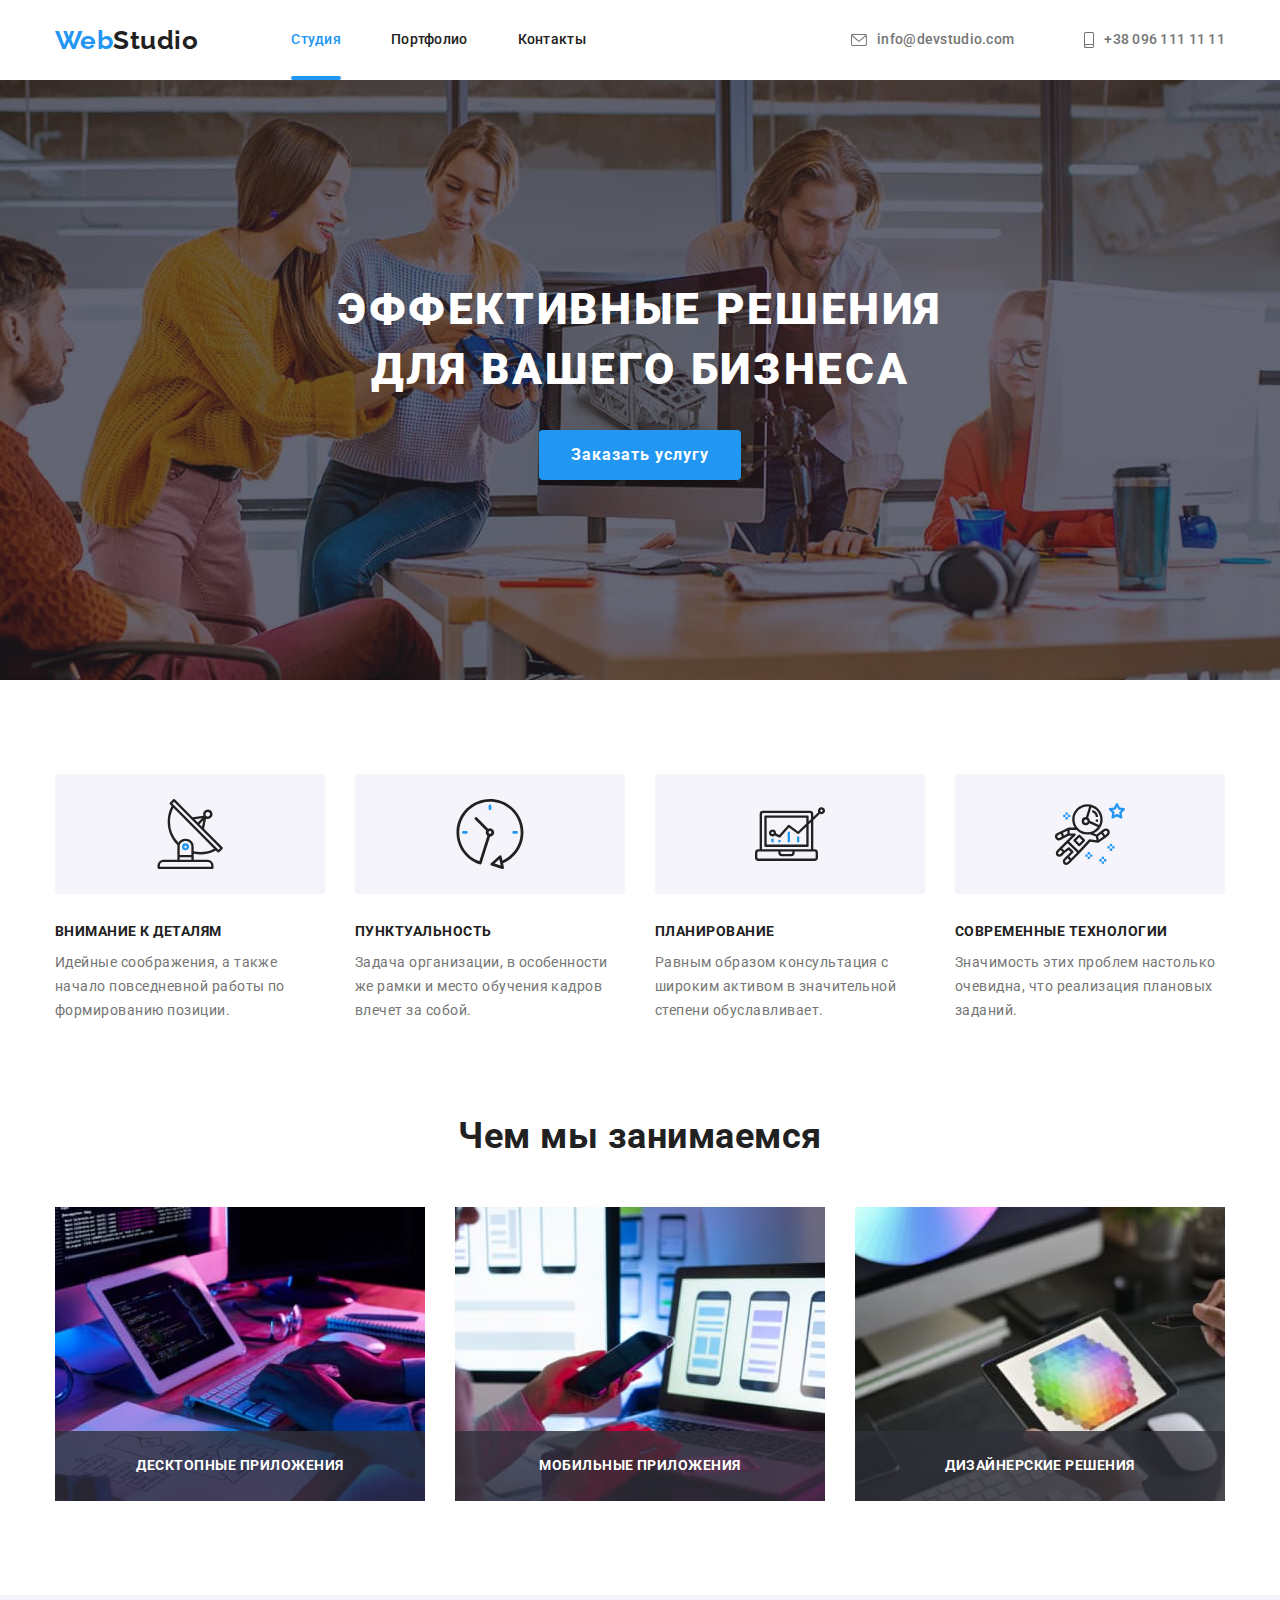
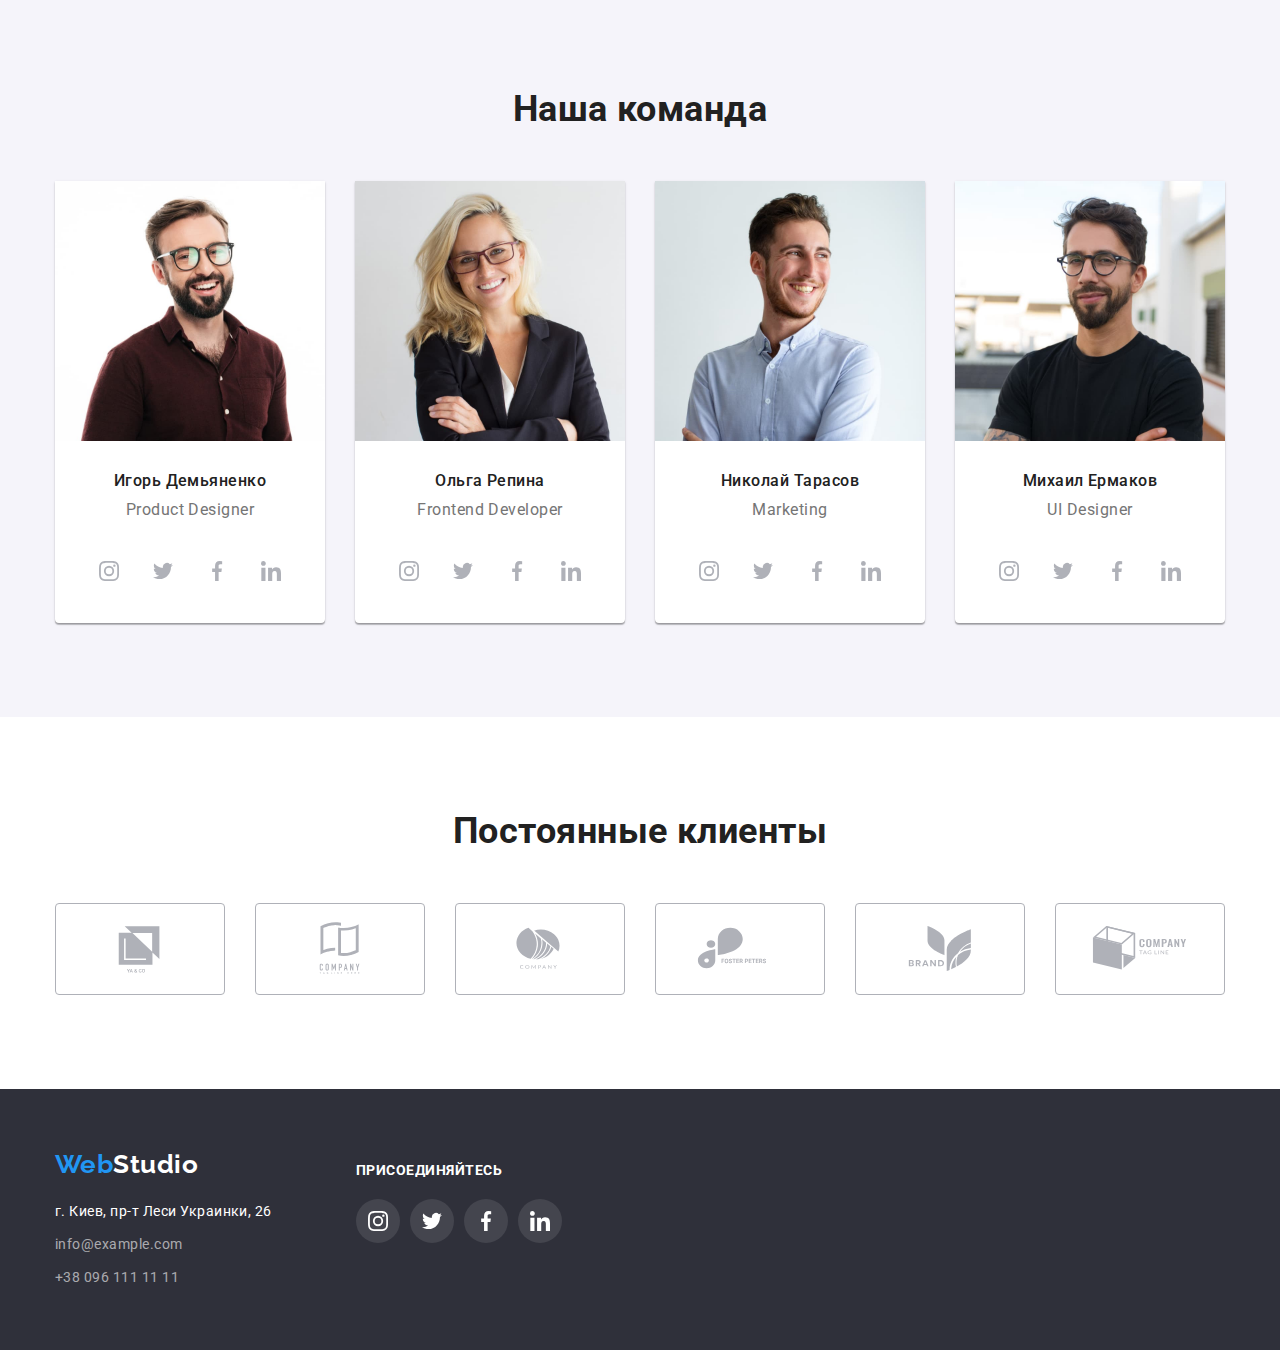
==== commit a116fd2b: "Финиш 5 ДЗ" ====
--- a/index.html
+++ b/index.html
@@ -20,7 +20,7 @@
   </head>
 
   <body>
-
+    <!--   Верхняя линия  -->
     <header class="header">
       <div class="container">
         <nav class="nav">
@@ -42,21 +42,21 @@
             <a href="mailto:info@devstudio.com" class="email">
               <div class="envelope">
                 <svg class="card-icon" width="16" height="12">
-                  <use href="./images/sprite.svg#envelope"></use>
-                </svg>
-              </div>
-              info@devstudio.com
-            </a>
+                  <use href="./images/icons.svg#icon-envelope"></use>
+                </svg>
+              </div>
+              info@devstudio.com</a
+            >
           </li>
           <li>
             <a href="tel:+380961111111" class="tel">
               <div class="smartphone">
                 <svg class="card-icon" width="10" height="16">
-                  <use href="./images/sprite.svg#smartphone"></use>
-                </svg>
-              </div>
-              +38 096 111 11 11
-            </a>
+                  <use href="./images/icons.svg#icon-smartphone"></use>
+                </svg>
+              </div>
+              +38 096 111 11 11</a
+            >
           </li>
         </ul>
       </div>
@@ -85,7 +85,7 @@
             <li class="card antenna">
               <div class="card-before antenna">
                 <svg class="card-icon" width="70" height="70">
-                  <use href="./images/sprite.svg#antenna"></use>
+                  <use href="./images/icons.svg#icon-antenna"></use>
                 </svg>
               </div>
               <h3 class="section-point">ВНИМАНИЕ К ДЕТАЛЯМ</h3>
@@ -97,19 +97,19 @@
             <li class="card clock">
               <div class="card-before clock">
                 <svg class="card-icon" width="70" height="70">
-                  <use href="./images/sprite.svg#clock"></use>
+                  <use href="./images/icons.svg#icon-clock"></use>
                 </svg>
               </div>
               <h3 class="section-point">ПУНКТУАЛЬНОСТЬ</h3>
               <p class="section-descr">
-                Задача организации, в особенности же рамки и место обучения кадров
-                влечет за собой.
+                Задача организации, в особенности же рамки и место обучения
+                кадров влечет за собой.
               </p>
             </li>
-            <li class="card icon-diagram">
+            <li class="card diagram">
               <div class="card-before diagram">
                 <svg class="card-icon" width="70" height="70">
-                  <use href="./images/sprite.svg#diagram"></use>
+                  <use href="./images/icons.svg#icon-diagram"></use>
                 </svg>
               </div>
               <h3 class="section-point">ПЛАНИРОВАНИЕ</h3>
@@ -118,10 +118,11 @@
                 степени обуславливает.
               </p>
             </li>
-            <li class="card icon-astronaut">
+
+            <li class="card astronaut">
               <div class="card-before astronaut">
                 <svg class="card-icon" width="70" height="70">
-                  <use href="./images/sprite.svg#astronaut"></use>
+                  <use href="./images/icons.svg#icon-astronaut"></use>
                 </svg>
               </div>
               <h3 class="section-point">СОВРЕМЕННЫЕ ТЕХНОЛОГИИ</h3>
@@ -134,7 +135,6 @@
         </div>
       </section>
 
-      
       <!-- Чем мы занимаемся -->
       <section class="section what-we-do">
         <div class="container">
@@ -182,7 +182,7 @@
                   src="./images/igor.jpg"
                   alt="Игорь Демьяненко"
                   width="270"
-                  height="260" 
+                  height="260"
                 />
                 <h3 class="card-title">Игорь Демьяненко</h3>
                 <p class="card-descr">Product Designer</p>
@@ -190,28 +190,28 @@
                   <li class="instagram">
                     <a href="">
                       <svg class="card-icon" width="20" height="20">
-                        <use href="./images/sprite.svg#instagram"></use>
+                        <use href="./images/icons.svg#icon-instagram"></use>
                       </svg>
                     </a>
                   </li>
                   <li class="twitter">
                     <a href="">
                       <svg class="card-icon" width="20" height="20">
-                        <use href="./images/sprite.svg#twitter"></use>
+                        <use href="./images/icons.svg#icon-twitter"></use>
                       </svg>
                     </a>
                   </li>
                   <li class="facebook">
                     <a href="">
                       <svg class="card-icon" width="20" height="20">
-                        <use href="./images/sprite.svg#facebook"></use>
+                        <use href="./images/icons.svg#icon-facebook"></use>
                       </svg>
                     </a>
                   </li>
                   <li class="linkedin">
                     <a href="">
                       <svg class="card-icon" width="20" height="20">
-                        <use href="./images/sprite.svg#linkedin"></use>
+                        <use href="./images/icons.svg#icon-linkedin"></use>
                       </svg>
                     </a>
                   </li>
@@ -230,28 +230,28 @@
                   <li class="instagram">
                     <a href="">
                       <svg class="card-icon" width="20" height="20">
-                        <use href="./images/sprite.svg#instagram"></use>
+                        <use href="./images/icons.svg#icon-instagram"></use>
                       </svg>
                     </a>
                   </li>
                   <li class="twitter">
                     <a href="">
                       <svg class="card-icon" width="20" height="20">
-                        <use href="./images/sprite.svg#twitter"></use>
+                        <use href="./images/icons.svg#icon-twitter"></use>
                       </svg>
                     </a>
                   </li>
                   <li class="facebook">
                     <a href="">
                       <svg class="card-icon" width="20" height="20">
-                        <use href="./images/sprite.svg#facebook"></use>
+                        <use href="./images/icons.svg#icon-facebook"></use>
                       </svg>
                     </a>
                   </li>
                   <li class="linkedin">
                     <a href="">
                       <svg class="card-icon" width="20" height="20">
-                        <use href="./images/sprite.svg#linkedin"></use>
+                        <use href="./images/icons.svg#icon-linkedin"></use>
                       </svg>
                     </a>
                   </li>
@@ -270,28 +270,28 @@
                   <li class="instagram">
                     <a href="">
                       <svg class="card-icon" width="20" height="20">
-                        <use href="./images/sprite.svg#instagram"></use>
+                        <use href="./images/icons.svg#icon-instagram"></use>
                       </svg>
                     </a>
                   </li>
                   <li class="twitter">
                     <a href="">
                       <svg class="card-icon" width="20" height="20">
-                        <use href="./images/sprite.svg#twitter"></use>
+                        <use href="./images/icons.svg#icon-twitter"></use>
                       </svg>
                     </a>
                   </li>
                   <li class="facebook">
                     <a href="">
                       <svg class="card-icon" width="20" height="20">
-                        <use href="./images/sprite.svg#facebook"></use>
+                        <use href="./images/icons.svg#icon-facebook"></use>
                       </svg>
                     </a>
                   </li>
                   <li class="linkedin">
                     <a href="">
                       <svg class="card-icon" width="20" height="20">
-                        <use href="./images/sprite.svg#linkedin"></use>
+                        <use href="./images/icons.svg#icon-linkedin"></use>
                       </svg>
                     </a>
                   </li>
@@ -310,28 +310,28 @@
                   <li class="instagram">
                     <a href="">
                       <svg class="card-icon" width="20" height="20">
-                        <use href="./images/sprite.svg#instagram"></use>
+                        <use href="./images/icons.svg#icon-instagram"></use>
                       </svg>
                     </a>
                   </li>
                   <li class="twitter">
                     <a href="">
                       <svg class="card-icon" width="20" height="20">
-                        <use href="./images/sprite.svg#twitter"></use>
+                        <use href="./images/icons.svg#icon-twitter"></use>
                       </svg>
                     </a>
                   </li>
                   <li class="facebook">
                     <a href="">
                       <svg class="card-icon" width="20" height="20">
-                        <use href="./images/sprite.svg#facebook"></use>
+                        <use href="./images/icons.svg#icon-facebook"></use>
                       </svg>
                     </a>
                   </li>
                   <li class="linkedin">
                     <a href="">
                       <svg class="card-icon" width="20" height="20">
-                        <use href="./images/sprite.svg#linkedin"></use>
+                        <use href="./images/icons.svg#icon-linkedin"></use>
                       </svg>
                     </a>
                   </li>
@@ -342,50 +342,50 @@
         </div>
       </section>
 
-      <!-- Постоянные клиенты -->
-      <section class="section сlients">
+      <!-- Clients -->
+      <section class="section clients">
         <div class="container">
           <h2 class="section-title">Постоянные клиенты</h2>
           <ul class="clients-list">
-            <li>
-              <a href="">
-                <svg class="icon" width="106" height="60">
-                  <use href="./images/sprite.svg#client1"></use>
-                </svg>
-              </a>
-            </li>
-            <li>
-              <a href="">
-                <svg class="icon" width="106" height="60">
-                  <use href="./images/sprite.svg#client2"></use>
-                </svg>
-              </a>
-            </li>
-            <li>
-              <a href="">
-                <svg class="icon" width="106" height="60">
-                  <use href="./images/sprite.svg#client3"></use>
-                </svg>
-              </a>
-            </li>
-            <li>
-              <a href="">
-                <svg class="icon" width="106" height="60">
-                  <use href="./images/sprite.svg#client4"></use>
-                </svg>
-              </a>
-            </li>
-            <li>
-              <a href="">
-                <svg class="icon" width="106" height="60">
-                  <use href="./images/sprite.svg#client5"></use>
-                </svg>
-              </a>
-            </li>
-            <li>
-              <a href="">
-                <svg class="icon" width="106" height="60">
-                  <use href="./images/sprite.svg#client6"></use>
+            <li class="client-logo">
+              <a href="" class="link-logo">
+                <svg class="icon" width="106" height="60">
+                  <use href="./images/icons.svg#icon-logo1"></use>
+                </svg>
+              </a>
+            </li>
+            <li class="client-logo">
+              <a href="" class="logo2">
+                <svg class="icon" width="106" height="60">
+                  <use href="./images/icons.svg#icon-logo2"></use>
+                </svg>
+              </a>
+            </li>
+            <li class="client-logo">
+              <a href="" class="logo3">
+                <svg class="icon" width="106" height="60">
+                  <use href="./images/icons.svg#icon-logo3"></use>
+                </svg>
+              </a>
+            </li>
+            <li class="client-logo">
+              <a href="" class="logo4">
+                <svg class="icon" width="106" height="60">
+                  <use href="./images/icons.svg#icon-logo4"></use>
+                </svg>
+              </a>
+            </li>
+            <li class="client-logo">
+              <a href="" class="logo5">
+                <svg class="icon" width="106" height="60">
+                  <use href="./images/icons.svg#icon-logo5"></use>
+                </svg>
+              </a>
+            </li>
+            <li class="client-logo">
+              <a href="" class="logo6">
+                <svg class="icon" width="106" height="60">
+                  <use href="./images/icons.svg#icon-logo6"></use>
                 </svg>
               </a>
             </li>
@@ -401,46 +401,51 @@
           <a href="./index.html" class="logo">
             <span class="fs-logo">Web</span>Studio
           </a>
+
           <ul class="footer-list">
             <li>
               <address>г. Киев, пр-т Леси Украинки, 26</address>
             </li>
             <li>
-              <a href="mailto:info@example.com" class="footer-email">info@example.com</a>
-            </li>
-            <li>
-              <a href="tel:+380991111111" class="footer-tel">+38 096 111 11 11</a>
-            </li>
-          </ul>
-        </div>
-        <div class="social-footer">
-          <h3 class="section-point">Присоединяйтесь</h3>
+              <a href="mailto:info@example.com" class="footer-email"
+                >info@example.com</a
+              >
+            </li>
+            <li>
+              <a href="tel:+380991111111" class="footer-tel"
+                >+38 096 111 11 11</a
+              >
+            </li>
+          </ul>
+        </div>
+        <div class="social">
+          <h3 class="section-point">присоединяйтесь</h3>
           <ul class="social-links">
-            <li class="instagram">
-              <a href="">
-                <svg class="card-icon" width="20" height="20">
-                  <use href="./images/sprite.svg#instagram"></use>
-                </svg>
-              </a>
-            </li>
-            <li class="twitter">
-              <a href="">
-                <svg class="card-icon" width="20" height="20">
-                  <use href="./images/sprite.svg#twitter"></use>
-                </svg>
-              </a>
-            </li>
-            <li class="facebook">
-              <a href="">
-                <svg class="card-icon" width="20" height="20">
-                  <use href="./images/sprite.svg#facebook"></use>
-                </svg>
-              </a>
-            </li>
-            <li class="linkedin">
-              <a href="">
-                <svg class="card-icon" width="20" height="20">
-                  <use href="./images/sprite.svg#linkedin"></use>
+            <li>
+              <a href="" class="instagram">
+                <svg class="icon" width="20" height="20">
+                  <use href="./images/icons.svg#icon-instagram"></use>
+                </svg>
+              </a>
+            </li>
+            <li>
+              <a href="" class="twitter">
+                <svg class="icon" width="20" height="20">
+                  <use href="./images/icons.svg#icon-twitter"></use>
+                </svg>
+              </a>
+            </li>
+            <li>
+              <a href="" class="facebook">
+                <svg class="icon" width="20" height="20">
+                  <use href="./images/icons.svg#icon-facebook"></use>
+                </svg>
+              </a>
+            </li>
+            <li>
+              <a href="" class="linkedin">
+                <svg class="icon" width="20" height="20">
+                  <use href="./images/icons.svg#icon-linkedin"></use>
                 </svg>
               </a>
             </li>
@@ -459,5 +464,4 @@
     </div>
     <script src="./js/modal.js"></script>
   </body>
-</html>
-
+</html>--- a/css/styles.css
+++ b/css/styles.css
@@ -6,7 +6,7 @@
 цвет акцента #2196F3
 цвет футера, черный цвет #000000 */
 
-/* Глобальные переменные */
+/* Гловальные переменные */
 :root {
   --primary-white-color: #ffffff;
   --primary-text-color: #757575;
@@ -15,7 +15,8 @@
   --accent-color: #2196f3;
   --footer-bg-color: #2f303a;
   --secondary-accent-color: #188ce8;
-  --icon-color: #AFB1B8;
+  --icon-color: #afb1b8;
+  --transition-options: 250ms cubic-bezier(0.4, 0, 0.2, 1);
 }
 
 /* Reset */
@@ -55,7 +56,8 @@
   border: none;
   font-family: inherit;
 }
-img {
+img,
+svg {
   display: block;
 }
 
@@ -89,6 +91,13 @@
   padding: 94px 0;
   margin: 0 auto;
 }
+.icon {
+  margin: 0;
+  padding: 0;
+  display: flex;
+  justify-content: center;
+  align-items: center;
+}
 
 /* header */
 .header > .container {
@@ -111,55 +120,6 @@
 
 .nav-list a {
   color: var(--title-text-color);
-
-  font-weight: 500;
-  font-size: 14px;
-  line-height: 1.14;
-  letter-spacing: 0.02em;
-}
-
-.logo {
-  margin-right: 93px;
-}
-.nav-list a {
-  display: block;
-  padding-top: 32px;
-  padding-bottom: 32px;
-}
-.nav-list li:not(:last-child) {
-  margin-right: 50px;
-}
-.nav-list a:hover,
-.nav-list a:focus {
-  color: var(--accent-color);
-}
-
-.nav-point.current {
-  color: var(--accent-color);
-}
-
-.nav-item {
-  display: inline-flex;
-  text-align: center;
-}
-
-.header > .container {
-  display: flex;
-  justify-content: space-between;
-}
-.nav {
-  display: flex;
-  align-items: center;
-}
-.nav > .nav-list {
-  display: flex;
-}
-.contact-list {
-  display: flex;
-}
-
-.contact-list a {
-  color: inherit;
 
   font-weight: 500;
   font-size: 14px;
@@ -168,27 +128,49 @@
   display: block;
   padding-top: 32px;
   padding-bottom: 32px;
-}
-
-.contact-list .email,
-.contact-list .tel {
-  display: flex;
-  flex-wrap: wrap;
-}
-
-.contact-list .email {
+  transition: color var(--transition-options);
+}
+
+.logo {
+  margin-right: 93px;
+}
+
+.nav-list li:not(:last-child) {
   margin-right: 50px;
 }
-
-.envelope,
-.smartphone {
-    display: flex;
-    margin-right: 10px;
-    align-items: center;
-}
-
-.contact-list .card-icon {
-  fill: currentColor;
+.nav-list a:hover,
+.nav-list a:focus {
+  color: var(--accent-color);
+}
+
+.nav-point.current {
+  color: var(--accent-color);
+}
+.nav-point {
+  position: relative;
+}
+.nav-point.current::after {
+  position: absolute;
+  content: '';
+  display: inline-block;
+  bottom: 0;
+  left: 0;
+  width: 100%;
+  height: 4px;
+  border-radius: 4px;
+  background-color: var(--accent-color);
+}
+.contact-list a {
+  color: inherit;
+
+  font-weight: 500;
+  font-size: 14px;
+  line-height: 1.14;
+  letter-spacing: 0.02em;
+  display: block;
+  padding-top: 32px;
+  padding-bottom: 32px;
+  transition: color var(--transition-options);
 }
 
 .contact-list a:hover,
@@ -196,25 +178,65 @@
   color: var(--accent-color);
 }
 
+.contact-list .email,
+.contact-list .tel {
+  display: flex;
+  flex-wrap: wrap;
+}
+
+.contact-list .email {
+  margin-right: 50px;
+}
+.envelope,
+.smartphone {
+  display: flex;
+  margin-right: 10px;
+  align-items: center;
+}
+.contact-list .card-icon {
+  fill: currentColor;
+}
+.contact-list .tel::before {
+  content: '';
+  width: 10px;
+  height: 16px;
+  background-image: url('../images/smartphone.svg');
+  margin-right: 10px;
+}
+
+.header > .container {
+  display: flex;
+  justify-content: space-between;
+}
+.nav {
+  display: flex;
+  align-items: center;
+}
+.nav > .nav-list {
+  display: flex;
+}
+.contact-list {
+  display: flex;
+}
+
 /* Main studio */
 /* Hero */
+
 .main-block {
-  background-image: linear-gradient(
-    to right,
-    rgba(47, 48, 58, 0.4),
-    rgba(47, 48, 58, 0.4)
-  ),
-  url(../images/hero-img.jpg);
-  background-color: #C4C4C4;
+  text-align: center;
+  padding-top: 200px;
+  padding-bottom: 200px;
   max-width: 1600px;
-  height: 600px;
+  background: linear-gradient(
+          to right,
+          rgba(47, 48, 58, 0.4),
+          rgba(47, 48, 58, 0.4)
+      ),
+      url('../images/hero.jpg');
   background-repeat: no-repeat;
   background-position: center;
-  margin-left: auto;
-  margin-right: auto;
-
-  text-align: center;
-  padding: 200px 0;
+  background-size: cover;
+  background-color: #c4c4c4;
 }
 .main-title {
   color: var(--primary-white-color);
@@ -235,7 +257,6 @@
   font-weight: 700;
   font-size: 16px;
   line-height: 1.875;
-  align-items: center;
   text-align: center;
   letter-spacing: 0.06em;
 
@@ -245,13 +266,12 @@
   border-radius: 4px;
   box-shadow: 0px 4px 4px rgba(0, 0, 0, 0.15);
   padding: 10px 32px;
+  transition: background-color var(--transition-options);
 }
 
 .main-btn:focus,
 .main-btn:hover {
   background-color: var(--secondary-accent-color);
-  box-shadow: 0px 4px 4px rgba(0, 0, 0, 0.15);
-  border-radius: 4px;
 }
 
 /* Benefits */
@@ -262,7 +282,6 @@
   font-size: 36px;
   line-height: 1.16;
   text-align: center;
-  margin-bottom: 50px;
 }
 
 .benefits .section-list {
@@ -276,17 +295,14 @@
 .benefits .card:not(:last-child) {
   margin-right: 30px;
 }
-
 .card-before {
   width: 270px;
   height: 120px;
   padding: 25px 100px;
   margin-bottom: 30px;
+  background-color: var(--secondary-bg-color);
   border-radius: 4px;
-  background-color: #F5F4FA;
-
-}
-
+}
 .section-point {
   color: var(--title-text-color);
 
@@ -307,17 +323,38 @@
   padding: 0 0 94px 0;
   margin: 0 auto;
 }
-
+.what-we-do .section-title {
+  margin-bottom: 50px;
+}
 .what-we-do .section-list {
   display: flex;
   justify-content: space-between;
 }
-
+.section-list > li {
+  position: relative;
+}
+.image-descr {
+  color: var(--primary-white-color);
+  display: inline-block;
+  position: absolute;
+  bottom: 0;
+  left: 0;
+  text-align: center;
+  padding-top: 27px;
+  padding-bottom: 27px;
+  width: 100%;
+  background-color: rgba(47, 48, 58, 0.8);
+  margin-bottom: 0;
+}
 /* Our team */
 .section.our-team {
   background-color: var(--secondary-bg-color);
 }
 
+.our-team .section-title {
+  margin-bottom: 50px;
+}
+
 .section-list.cards {
   display: flex;
   justify-content: space-between;
@@ -328,7 +365,7 @@
 
   width: 270px;
   box-shadow: 0px 1px 3px rgba(0, 0, 0, 0.12), 0px 1px 1px rgba(0, 0, 0, 0.14),
-    0px 2px 1px rgba(0, 0, 0, 0.2);
+      0px 2px 1px rgba(0, 0, 0, 0.2);
   border-radius: 0px 0px 4px 4px;
 }
 
@@ -349,16 +386,14 @@
   text-align: center;
   margin-bottom: 30px;
 }
-
 .card-links {
   display: flex;
   width: 206px;
   justify-content: space-between;
+  margin-left: auto;
   margin-right: auto;
-  margin-left: auto;
   margin-bottom: 30px;
 }
-
 .card-links a {
   display: flex;
   width: 44px;
@@ -366,43 +401,102 @@
   border-radius: 50%;
   align-items: center;
   justify-content: center;
-  fill: var(--icon-color);
-}
-
+  color: var(--icon-color);
+  transition: background-color var(--transition-options),
+      color var(--transition-options);
+}
 .card-links a:hover,
 .card-links a:focus {
   background-color: var(--accent-color);
-  fill: var(--primary-white-color);
+  color: var(--primary-white-color);
+}
+.card-links .card-icon {
+  fill: currentColor;
 }
 
 /* Clients */
-
+.clients .section-title {
+  margin-bottom: 50px;
+}
 .clients-list {
   display: flex;
   justify-content: space-between;
   align-items: center;
 }
-
 .clients-list a {
   display: flex;
-  justify-content: center;
-  align-items: center;
   width: 170px;
   height: 92px;
   border: 1px solid var(--icon-color);
+  box-sizing: border-box;
   border-radius: 4px;
-  fill: var(--icon-color);
-}
-
+  color: var(--icon-color);
+  align-items: center;
+  justify-content: center;
+  transition: border var(--transition-options),
+      color var(--transition-options);
+}
 .clients-list a:hover,
 .clients-list a:focus {
-  fill: var(--accent-color);
-  border-color: var(--accent-color);
-}
-
+  border: 1px solid var(--accent-color);
+  color: var(--accent-color);
+}
+
+.clients-list .icon {
+  fill: currentColor;
+}
+.backdrop {
+  position: fixed;
+  top: 0;
+  left: 0;
+  width: 100%;
+  height: 100%;
+  background-color: rgba(0, 0, 0, 0.2);
+  opacity: 1;
+  transition: opacity var(--transition-options);
+}
+.modal {
+  width: 528px;
+  min-height: 581px;
+  position: absolute;
+  top: 50%;
+  left: 50%;
+  transform: translate(-50%, -50%) scale(1);
+  background-color: var(--primary-white-color);
+  box-shadow: 0px 1px 3px rgba(0, 0, 0, 0.12), 0px 1px 1px rgba(0, 0, 0, 0.14),
+      0px 2px 1px rgba(0, 0, 0, 0.2);
+  border-radius: 4px;
+  box-sizing: border-box;
+  transition: transform var(--transition-options);
+}
+.backdrop-close {
+  width: 30px;
+  height: 30px;
+  border-radius: 50%;
+  border: 1px solid rgba(0, 0, 0, 0.1);
+  position: absolute;
+  right: 8px;
+  top: 8px;
+  display: flex;
+  justify-content: center;
+  align-items: center;
+  padding: 0;
+  background-color: transparent;
+  cursor: pointer;
+}
+.backdrop.is-hidden {
+  opacity: 0;
+  pointer-events: none;
+  visibility: hidden;
+  transition: opacity var(--transition-options),
+      visibility var(--transition-options);
+}
+.backdrop.is-hidden .modal {
+  transform: translate(-50%, -50%) scale(0.9);
+}
 /* main portfolio */
 /* Button block */
-.pf-section {
+.pf-content > .section {
   padding-top: 93px;
   padding-bottom: 95px;
   margin: 0 auto;
@@ -424,7 +518,7 @@
   color: var(--title-text-color);
   background-color: var(--secondary-bg-color);
   box-shadow: 0px 3px 1px rgba(0, 0, 0, 0.1), 0px 1px 2px rgba(0, 0, 0, 0.08),
-    0px 2px 2px rgba(0, 0, 0, 0.12);
+      0px 2px 2px rgba(0, 0, 0, 0.12);
   border-radius: 4px;
 
   font-weight: 500;
@@ -434,29 +528,27 @@
   padding: 6px 22px;
 
   cursor: pointer;
+  transition: background-color var(--transition-options),
+      color var(--transition-options);
 }
 
 .btn-list .btn:hover,
 .btn-list .btn:focus {
   background-color: var(--accent-color);
   color: var(--primary-white-color);
-
-  font-weight: 500;
-  font-size: 16px;
-  line-height: 1.62;
-  text-align: center;
 }
 
 /* Cards block */
 .pf-card {
   box-sizing: border-box;
   width: 370px;
-}
-.pf-card a:hover,
-.pf-card a:focus {
-  display: block;
+  box-shadow: none;
+  transition: box-shadow var(--transition-options);
+}
+.pf-card:hover,
+.pf-card:focus {
   box-shadow: 0px 1px 1px rgba(0, 0, 0, 0.12), 0px 4px 4px rgba(0, 0, 0, 0.06),
-    1px 4px 6px rgba(0, 0, 0, 0.16);
+      1px 4px 6px rgba(0, 0, 0, 0.16);
 }
 .pf-card:not(:nth-last-child(-n + 3)) {
   margin-bottom: 30px;
@@ -491,16 +583,41 @@
   font-size: 16px;
   line-height: 1.87;
 }
-
-
-/* Footer */
-
+.overlay-thumb {
+  position: relative;
+  overflow: hidden;
+}
+.overlay {
+  position: absolute;
+  width: 100%;
+  height: 100%;
+  top: 0;
+  left: 0;
+  padding: 63px 24px;
+  background-color: rgba(33, 150, 243, 0.9);
+
+  transform: translate(0, 100%);
+  transition: transform var(--transition-options);
+}
+.overlay-text {
+  position: absolute;
+  top: 63px;
+  left: 24px;
+  bottom: 63px;
+  right: 24px;
+  font-size: 18px;
+  line-height: 1.55;
+  color: var(--primary-white-color);
+  overflow: auto;
+}
+.pf-card:hover .overlay {
+  transform: translate(0, 0);
+}
+/* footer */
 footer > .container {
   display: flex;
-  width: 1200px;
+  flex-wrap: wrap;
   padding: 60px 15px;
-  margin: 0 auto;
-  
 }
 footer {
   background-color: var(--footer-bg-color);
@@ -508,6 +625,10 @@
 
 footer .logo {
   color: var(--primary-white-color);
+
+  display: inline-block;
+  margin-bottom: 20px;
+  margin-right: 0;
 }
 .footer-list address {
   color: var(--primary-white-color);
@@ -515,12 +636,19 @@
   font-size: 14px;
   line-height: 1.71;
 }
-
+.footer-list {
+  width: 231px;
+}
+
+.footer-list li:not(:last-child) {
+  margin-bottom: 9px;
+}
 .footer-list a {
   color: rgba(255, 255, 255, 0.6);
 
   font-size: 14px;
   line-height: 1.71;
+  transition: color var(--transition-options);
 }
 
 .footer-list a:hover,
@@ -528,36 +656,37 @@
   color: var(--accent-color);
 }
 
-/* Footer social */
-
-.social-footer {
+.social {
   width: 206px;
   height: 80px;
   margin-top: 12px;
   margin-left: 70px;
 }
 
-.social-footer .section-point {
-  color: var(--primary-white-color)
-}
-
+.social > .section-point {
+  display: inline-block;
+  color: var(--primary-white-color);
+  margin-bottom: 20px;
+}
 .social-links {
   display: flex;
   justify-content: space-between;
 }
-
 .social-links a {
   display: flex;
   width: 44px;
   height: 44px;
   border-radius: 50%;
+  background-color: rgba(255, 255, 255, 0.1);
+  color: var(--primary-white-color);
   align-items: center;
   justify-content: center;
-  fill: var(--primary-white-color);
-  background-color: rgba(255, 255, 255, 0.1);
-}
-
+  transition: background-color var(--transition-options);
+}
 .social-links a:hover,
 .social-links a:focus {
-  background-color: var(--accent-color)
+  background-color: var(--accent-color);
+}
+.social-links .icon {
+  fill: currentColor;
 }